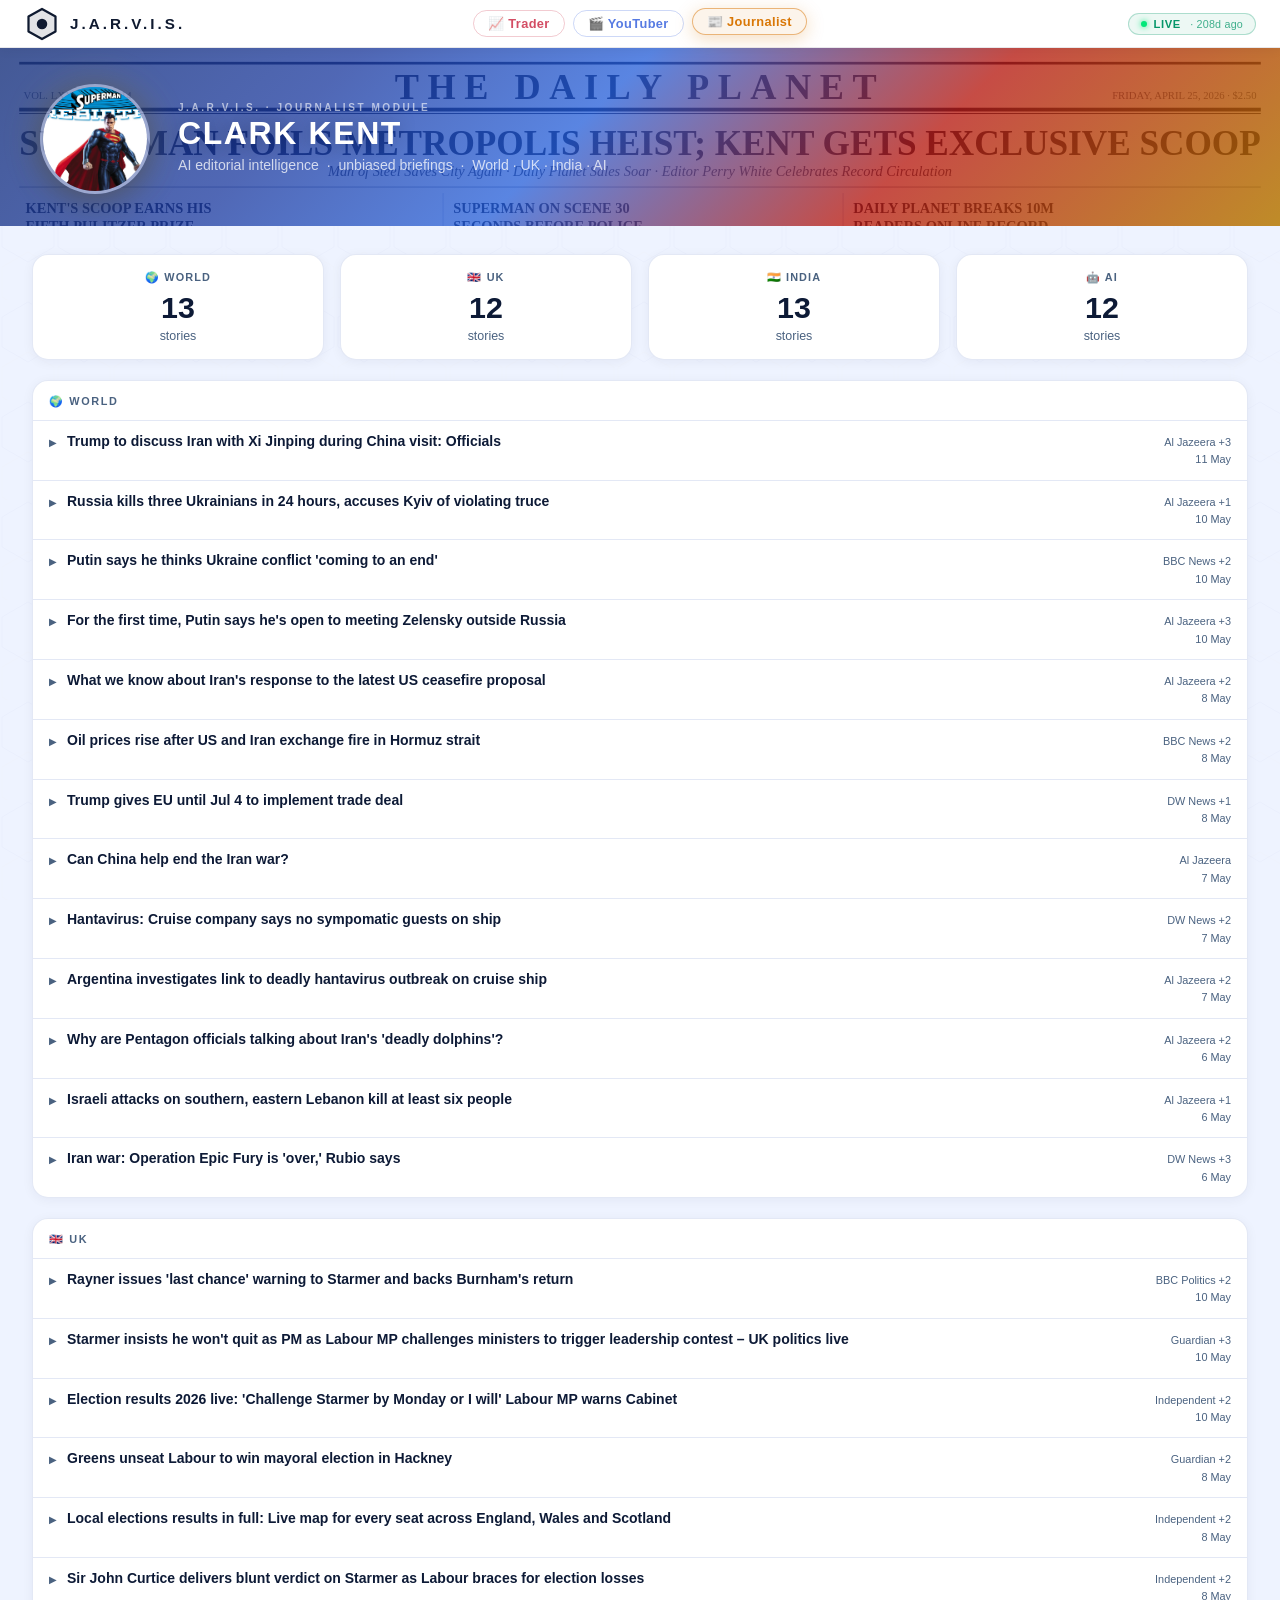
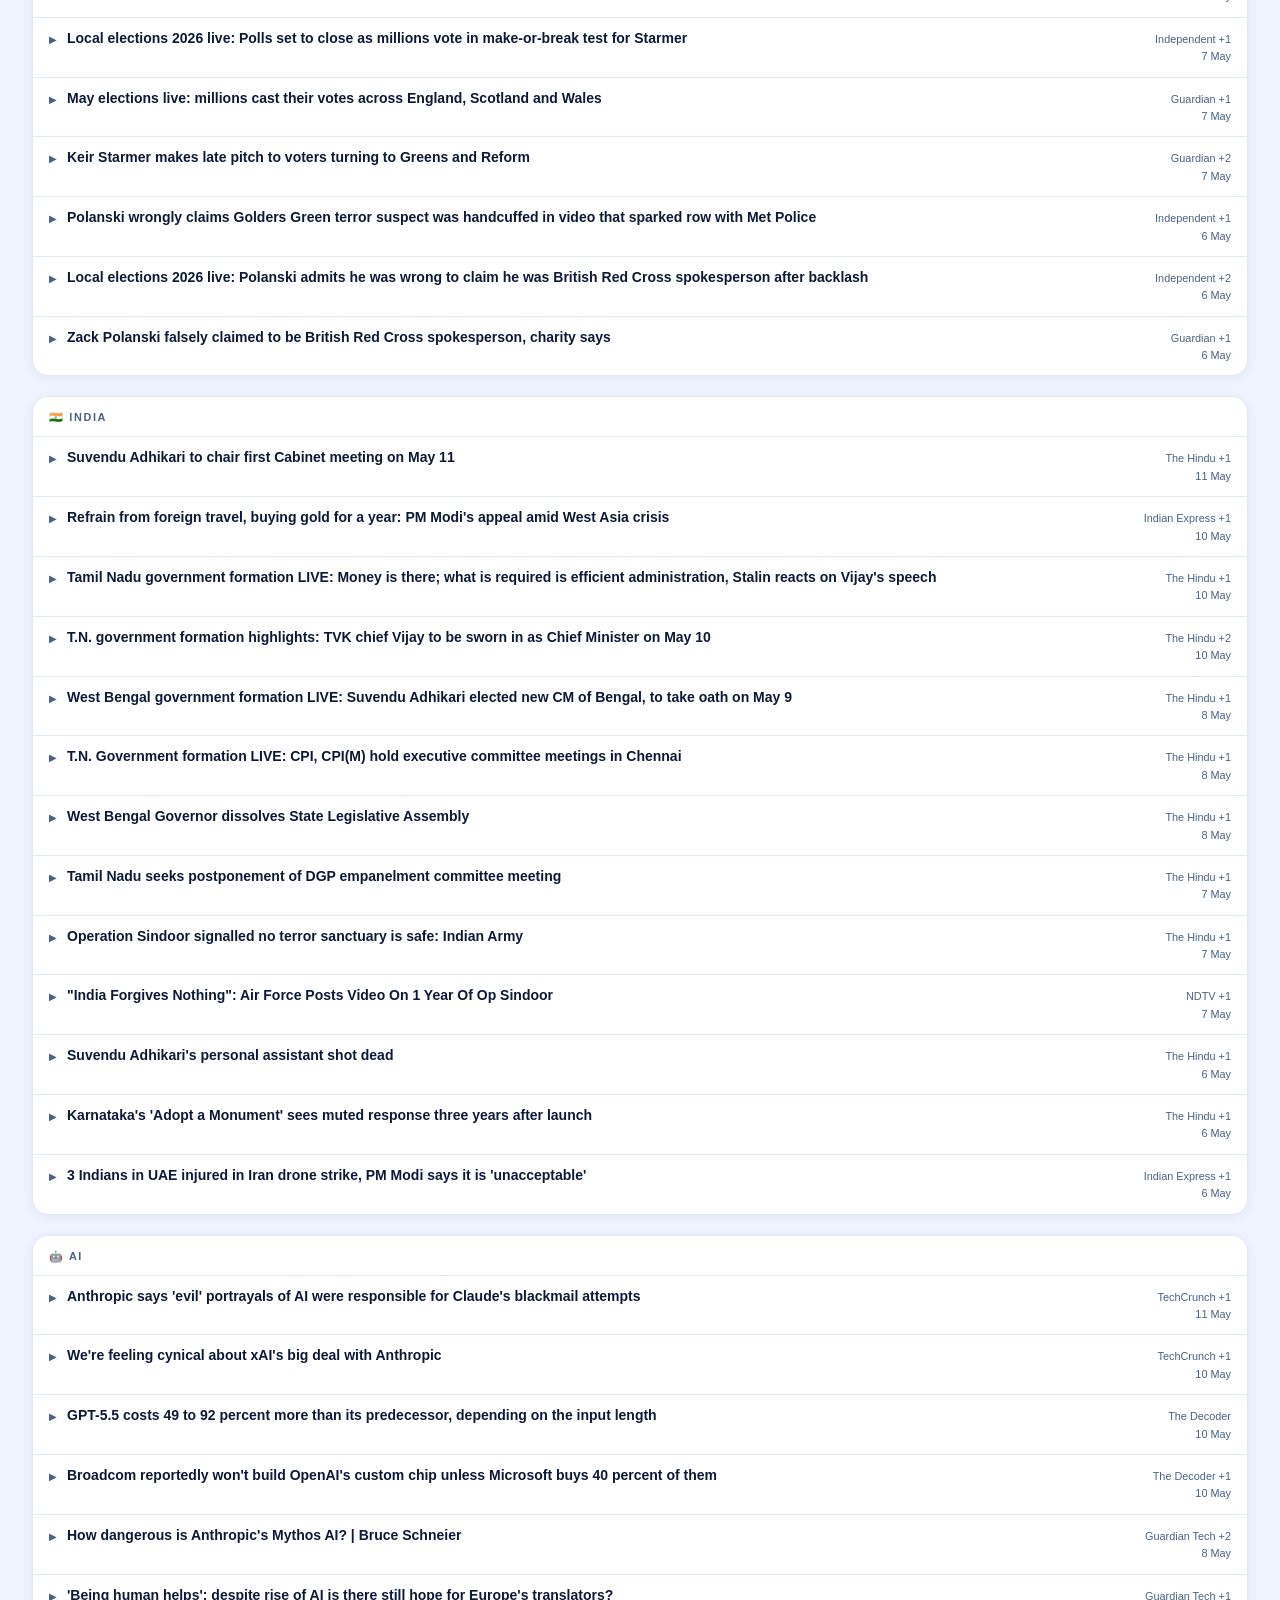
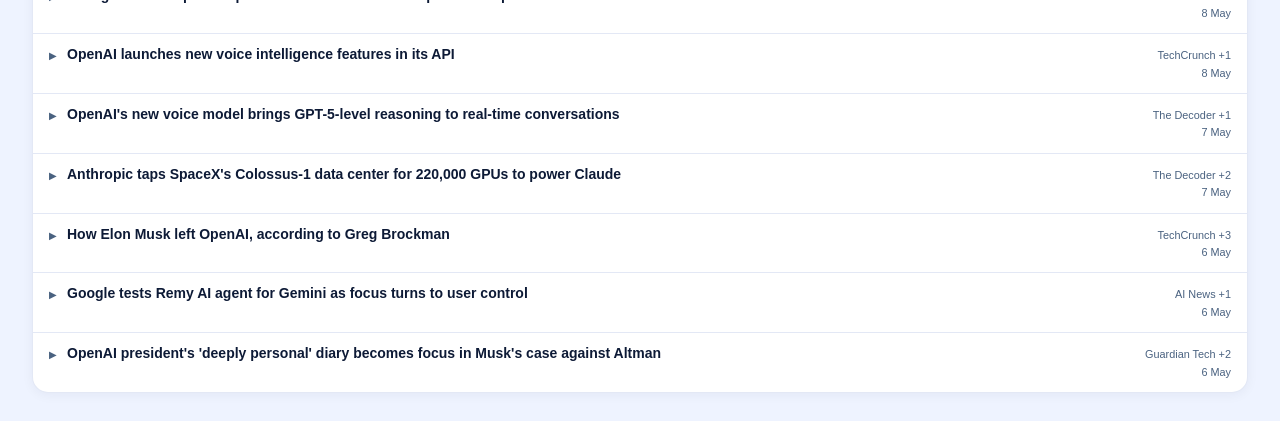
==== journalist.html @ 8a1f4fe1 "dashboard: journalist 2026-05-11T14:06Z" ====
<!DOCTYPE html>
<html lang="en">
<head>
<meta charset="UTF-8">
<meta name="viewport" content="width=device-width, initial-scale=1.0">
<title>J.A.R.V.I.S. — Journalist</title>
<link rel="stylesheet" href="https://cdn.jsdelivr.net/npm/bootstrap-icons@1.11.3/font/bootstrap-icons.css">
<link rel="icon" type="image/svg+xml" href="img/favicon.svg">
<link rel="stylesheet" href="style.css">
<style>
:root {
  --bg:         #eef3ff;
  --surface:    #ffffff;
  --border:     rgba(29,64,175,.12);
  --muted:      #4a6280;
  --text:       #0d1a36;
  --arc:        #1e40af;
  --gold:       #ca8a04;
  --arc-soft:   rgba(29,64,175,.09);
  --arc-border: rgba(29,64,175,.2);
}
body::before{content:'';position:fixed;inset:0;z-index:0;pointer-events:none;
  background-image:url("data:image/svg+xml,%3Csvg xmlns='http://www.w3.org/2000/svg' width='56' height='100'%3E%3Cpolygon points='28,2 54,17 54,47 28,62 2,47 2,17' fill='none' stroke='%231e40af' stroke-width='0.4' opacity='0.05'/%3E%3Cpolygon points='28,52 54,67 54,97 28,112 2,97 2,67' fill='none' stroke='%23ca8a04' stroke-width='0.3' opacity='0.04'/%3E%3C/svg%3E");
  background-size:56px 100px}
.page-banner{
  background:url('img/newspaper-journalist.svg') center top / cover no-repeat;
  padding:36px 32px 32px;position:relative;overflow:hidden;margin-bottom:28px}
.page-banner::before{
  content:'';position:absolute;inset:0;
  background:linear-gradient(135deg,
    rgba(30,58,138,.82) 0%,
    rgba(30,64,175,.76) 25%,
    rgba(37,99,235,.74) 45%,
    rgba(185,28,28,.76) 70%,
    rgba(180,120,5,.82) 100%)}
.page-banner-wrap{max-width:1200px;margin:0 auto;display:flex;align-items:center;gap:28px;position:relative;z-index:1}
.page-banner-avatar{width:110px;height:110px;border-radius:50%;overflow:hidden;flex-shrink:0;border:3px solid rgba(255,255,255,.35);box-shadow:0 0 40px rgba(255,200,0,.2),0 6px 30px rgba(0,0,0,.3);background:rgba(255,255,255,.15)}
.page-banner-avatar img{width:100%;height:100%;object-fit:cover;object-position:top center}
.page-banner-eyebrow{font-size:.63rem;letter-spacing:.25em;text-transform:uppercase;color:rgba(255,255,255,.6);font-weight:700;margin-bottom:4px}
.page-banner-title{font-size:2rem;font-weight:900;color:#fff;letter-spacing:.05em;text-transform:uppercase;line-height:1;margin-bottom:6px;text-shadow:0 2px 20px rgba(0,0,0,.3)}
.page-banner-sub{font-size:.88rem;color:rgba(255,255,255,.75);line-height:1.5}
@media(max-width:600px){
  .page-banner{padding:24px 20px}
  .page-banner-wrap{flex-direction:column;text-align:center;gap:14px}
  .page-banner-avatar{width:80px;height:80px}
  .page-banner-title{font-size:1.6rem}}
.stats-grid{display:grid;grid-template-columns:repeat(4,1fr);gap:16px;margin-bottom:20px}
@media(max-width:640px){.stats-grid{grid-template-columns:repeat(2,1fr)}}
.feed-section-hdr{font-size:.68rem;font-weight:700;letter-spacing:.15em;text-transform:uppercase;
  color:var(--muted);padding:14px 16px 12px;border-bottom:1px solid var(--border);
  display:flex;align-items:center;gap:6px}
details{display:block;border-bottom:1px solid var(--border)}
details:last-child{border-bottom:none}
details summary{list-style:none;cursor:pointer;display:flex;align-items:baseline;
  gap:10px;padding:11px 16px;user-select:none}
details summary::-webkit-details-marker{display:none}
.sum-arrow{flex-shrink:0;font-size:.6rem;color:var(--muted);transition:transform .15s;margin-top:3px}
details[open] .sum-arrow{transform:rotate(90deg)}
.sum-headline{flex:1;font-size:.875rem;font-weight:600;color:var(--text);line-height:1.4}
.sum-meta{flex-shrink:0;font-size:.68rem;color:var(--muted);white-space:nowrap;text-align:right;line-height:1.6;padding-left:12px}
.sum-outlet{display:block;font-weight:500}
.sum-date{display:block}
details summary:hover .sum-headline{color:var(--arc)}
details[open] summary{background:var(--arc-soft)}
details[open] .sum-headline{color:var(--arc)}
.story-body{padding:4px 16px 16px 38px;font-size:.855rem;line-height:1.7;color:var(--text)}
.story-body p{margin:0 0 .65em}
.story-body p:last-child{margin-bottom:.4em}
.story-sources{margin-top:10px;padding-top:8px;border-top:1px solid var(--border);
  font-size:.76rem;color:var(--muted);display:flex;align-items:baseline;gap:.25rem;flex-wrap:wrap}
.story-sources a{color:var(--arc);text-decoration:none;font-weight:500}
.story-sources a:hover{text-decoration:underline}
.story-sep{opacity:.4}
.feed-empty{font-size:.85rem;color:var(--muted);padding:18px 16px;font-style:italic}
</style>
</head>
<body>

<header class="pnav-bar">
  <a href="index.html" class="pnav-logo">
    <svg width="36" height="36" viewBox="0 0 48 48"><polygon points="24,4 42,14 42,34 24,44 6,34 6,14" fill="rgba(15,26,48,.12)" stroke="#0f1a30" stroke-width="3" stroke-linejoin="round"/><circle cx="24" cy="24" r="7" fill="#0f1a30"/></svg>
    <span>J.A.R.V.I.S.</span>
  </a>
  <nav class="pnav-links">
    <a href="trader.html" class="pnav-item trader">📈 Trader</a>
    <a href="youtuber.html" class="pnav-item youtuber">🎬 YouTuber</a>
    <a href="journalist.html" class="pnav-item journalist active">📰 Journalist</a>
  </nav>
  <div class="pnav-right">
    <div id="nav-status" class="pnav-status inactive"><span class="pnav-status-dot"></span>Checking…</div>
  </div>
</header>

<div class="page-banner">
  <div class="page-banner-wrap">
    <div class="page-banner-avatar">
      <img src="img/superman_full.webp" alt="Superman" style="width:100%;height:100%;object-fit:cover;object-position:center top">
    </div>
    <div>
      <div class="page-banner-eyebrow">J.A.R.V.I.S. · Journalist Module</div>
      <div class="page-banner-title">Clark Kent</div>
      <div class="page-banner-sub">AI editorial intelligence &nbsp;·&nbsp; unbiased briefings &nbsp;·&nbsp; World · UK · India · AI</div>
    </div>
  </div>
</div>

<div class="main" style="padding-top:0">

  <div class="stats-grid">
    <div class="card card-sm" style="text-align:center">
      <div class="card-title">🌍 World</div>
      <div class="metric" id="stat-world">—</div>
      <div class="metric-sub">stories</div>
    </div>
    <div class="card card-sm" style="text-align:center">
      <div class="card-title">🇬🇧 UK</div>
      <div class="metric" id="stat-uk">—</div>
      <div class="metric-sub">stories</div>
    </div>
    <div class="card card-sm" style="text-align:center">
      <div class="card-title">🇮🇳 India</div>
      <div class="metric" id="stat-india">—</div>
      <div class="metric-sub">stories</div>
    </div>
    <div class="card card-sm" style="text-align:center">
      <div class="card-title">🤖 AI</div>
      <div class="metric" id="stat-ai">—</div>
      <div class="metric-sub">stories</div>
    </div>
  </div>

  <div class="card" style="padding:0;overflow:hidden;margin-bottom:20px">
    <div class="feed-section-hdr">🌍 World</div>
    <div id="feed-world"><div class="feed-empty">Awaiting first briefing…</div></div>
  </div>

  <div class="card" style="padding:0;overflow:hidden;margin-bottom:20px">
    <div class="feed-section-hdr">🇬🇧 UK</div>
    <div id="feed-uk"><div class="feed-empty">Awaiting first briefing…</div></div>
  </div>

  <div class="card" style="padding:0;overflow:hidden;margin-bottom:20px">
    <div class="feed-section-hdr">🇮🇳 India</div>
    <div id="feed-india"><div class="feed-empty">Awaiting first briefing…</div></div>
  </div>

  <div class="card" style="padding:0;overflow:hidden">
    <div class="feed-section-hdr">🤖 AI</div>
    <div id="feed-ai"><div class="feed-empty">Awaiting first briefing…</div></div>
  </div>

</div>

<script>
(function () {
  function esc(s){return String(s||'').replace(/&/g,'&amp;').replace(/</g,'&lt;').replace(/>/g,'&gt;').replace(/"/g,'&quot;')}
  function fmtDay(iso){
    if(!iso)return'';
    try{return new Date(iso).toLocaleDateString('en-GB',{day:'numeric',month:'short'});}
    catch(e){return '';}
  }
  function timeAgo(iso){
    var m=Math.floor((Date.now()-new Date(iso))/60000);
    return m<1?'just now':m<60?m+'m ago':m<1440?Math.floor(m/60)+'h ago':Math.floor(m/1440)+'d ago';
  }
  function setNavStatus(active,iso){
    var el=document.getElementById('nav-status');
    if(active){
      el.className='pnav-status active';
      el.innerHTML='<span class="pnav-status-dot"></span>Live<span class="pnav-status-time">&nbsp;&middot;&nbsp;'+(iso?timeAgo(iso):'')+'</span>';
    } else {
      el.className='pnav-status inactive';
      el.innerHTML='<span class="pnav-status-dot"></span>Not Configured';
    }
  }
  function renderSources(outlets,urls){
    var pairs=[];
    (outlets||[]).slice(0,6).forEach(function(name,i){
      var url=(urls||[])[i];
      pairs.push(url
        ?'<a href="'+esc(url)+'" target="_blank" rel="noopener">'+esc(name)+'</a>'
        :'<span>'+esc(name)+'</span>');
    });
    if(!pairs.length)return'';
    return '<div class="story-sources"><i class="bi bi-link-45deg"></i>&nbsp;'
      +pairs.join('<span class="story-sep"> &middot; </span>')
      +'</div>';
  }
  function renderCard(b){
    var nl=String.fromCharCode(10);
    var paras=(b.neutral_summary||'').split(nl+nl).map(function(p){
      return p.trim()?'<p>'+esc(p.trim())+'</p>':'';
    }).join('');
    if(!paras&&b.neutral_summary){paras='<p>'+esc(b.neutral_summary)+'</p>';}
    var primaryOutlet=esc((b.outlets||[])[0]||'');
    var extraCount=(b.outlets||[]).length-1;
    var outletStr=primaryOutlet+(extraCount>0?' +'+extraCount:'');
    return '<details>'
      +'<summary>'
      +'<span class="sum-arrow">&#9654;</span>'
      +'<span class="sum-headline">'+esc(b.headline||'')+'</span>'
      +'<span class="sum-meta">'
      +(outletStr?'<span class="sum-outlet">'+outletStr+'</span>':'')
      +'<span class="sum-date">'+fmtDay(b.generated_at)+'</span>'
      +'</span>'
      +'</summary>'
      +'<div class="story-body">'+paras+renderSources(b.outlets,b.source_urls)+'</div>'
      +'</details>';
  }
  function renderSection(el,briefings){
    el.innerHTML=briefings.length
      ?briefings.map(renderCard).join('')
      :'<div class="feed-empty">No stories this cycle.</div>';
  }
  function load(){
    fetch('journalist-data.json?t='+Date.now())
      .then(function(r){if(!r.ok)throw new Error('HTTP '+r.status);return r.json();})
      .then(function(d){
        var b=(d.briefings||[]).slice(0,80);
        var world=b.filter(function(x){return x.category==='WORLD';});
        var uk=b.filter(function(x){return x.category==='UK';});
        var india=b.filter(function(x){return x.category==='INDIA';});
        var ai=b.filter(function(x){return x.category==='AI';});
        document.getElementById('stat-world').textContent=world.length||'--';
        document.getElementById('stat-uk').textContent=uk.length||'--';
        document.getElementById('stat-india').textContent=india.length||'--';
        document.getElementById('stat-ai').textContent=ai.length||'--';
        setNavStatus(b.length>0,d.generated_at);
        renderSection(document.getElementById('feed-world'),world);
        renderSection(document.getElementById('feed-uk'),uk);
        renderSection(document.getElementById('feed-india'),india);
        renderSection(document.getElementById('feed-ai'),ai);
      })
      .catch(function(){setNavStatus(false);});
  }
  load();
  setInterval(load,60000);
}());
</script>
</body>
</html>
---- style.css ----
/* ── J.A.R.V.I.S. Shared Stylesheet ── */

*{box-sizing:border-box;margin:0;padding:0}

body{font-family:-apple-system,BlinkMacSystemFont,"Segoe UI",sans-serif;min-height:100vh;background:var(--bg,#f4f7ff);color:var(--text,#1a2340);position:relative}
body>*{position:relative;z-index:2}

@keyframes scan{0%{top:-4px;opacity:0}3%{opacity:1}97%{opacity:.35}100%{top:100vh;opacity:0}}
@keyframes pulse{0%,100%{opacity:1;box-shadow:0 0 6px currentColor}50%{opacity:.6;box-shadow:0 0 20px currentColor}}

/* ─────────────────────────────────────────
   Persona nav bar  (light)
───────────────────────────────────────── */
.pnav-bar{
  position:sticky;top:0;z-index:500;
  display:flex;align-items:center;
  padding:0 24px;height:48px;
  background:rgba(255,255,255,.97);
  backdrop-filter:blur(24px);
  border-bottom:1px solid rgba(0,0,40,.09);
  box-shadow:0 1px 12px rgba(0,0,40,.06);
  gap:16px
}
.pnav-logo{display:flex;align-items:center;gap:10px;color:#0f1a30;text-decoration:none;font-size:.95rem;font-weight:900;letter-spacing:.2em;flex:1}
.pnav-logo svg{width:36px;height:36px;flex-shrink:0}
.pnav-links{display:flex;align-items:center;gap:8px}
.pnav-right{flex:1;display:flex;justify-content:flex-end;align-items:center;gap:6px}
.pnav-item{
  display:inline-flex;align-items:center;gap:5px;
  padding:5px 14px;border-radius:20px;
  border:1.5px solid;
  background:transparent;
  text-decoration:none;font-size:.8rem;font-weight:600;
  transition:all .22s cubic-bezier(.4,0,.2,1);
  white-space:nowrap;letter-spacing:.03em
}
/* Always visible in brand color */
.pnav-item.trader{color:rgba(196,18,48,.75);border-color:rgba(196,18,48,.22)}
.pnav-item.youtuber{color:rgba(29,78,216,.75);border-color:rgba(29,78,216,.22)}
.pnav-item.journalist{color:rgba(217,119,6,.75);border-color:rgba(217,119,6,.22)}
/* Hover + active: lift + full color + glow */
.pnav-item.trader.active,.pnav-item.trader:hover{
  color:#c41230;border-color:rgba(196,18,48,.5);background:rgba(196,18,48,.08);
  box-shadow:0 4px 18px rgba(196,18,48,.25);transform:translateY(-2px)
}
.pnav-item.youtuber.active,.pnav-item.youtuber:hover{
  color:#1d4ed8;border-color:rgba(29,78,216,.5);background:rgba(29,78,216,.08);
  box-shadow:0 4px 18px rgba(29,78,216,.25);transform:translateY(-2px)
}
.pnav-item.journalist.active,.pnav-item.journalist:hover{
  color:#d97706;border-color:rgba(217,119,6,.5);background:rgba(217,119,6,.08);
  box-shadow:0 4px 18px rgba(217,119,6,.25);transform:translateY(-2px)
}
/* Active page: continuous glow pulse */
@keyframes glow-trader{0%,100%{box-shadow:0 2px 8px rgba(196,18,48,.2)}50%{box-shadow:0 5px 22px rgba(196,18,48,.45)}}
@keyframes glow-youtuber{0%,100%{box-shadow:0 2px 8px rgba(29,78,216,.2)}50%{box-shadow:0 5px 22px rgba(29,78,216,.45)}}
@keyframes glow-journalist{0%,100%{box-shadow:0 2px 8px rgba(217,119,6,.2)}50%{box-shadow:0 5px 22px rgba(217,119,6,.45)}}
.pnav-item.trader.active{animation:glow-trader 2.8s ease-in-out infinite}
.pnav-item.youtuber.active{animation:glow-youtuber 2.8s ease-in-out infinite}
.pnav-item.journalist.active{animation:glow-journalist 2.8s ease-in-out infinite}
/* Per-page status badge in nav right */
.pnav-status{display:inline-flex;align-items:center;gap:6px;font-size:.7rem;font-weight:700;letter-spacing:.06em;padding:4px 12px;border-radius:20px;border:1.5px solid;white-space:nowrap;text-transform:uppercase}
.pnav-status-dot{width:6px;height:6px;border-radius:50%;flex-shrink:0}
.pnav-status.active{color:#059669;border-color:rgba(5,150,105,.28);background:rgba(5,150,105,.07)}
.pnav-status.active .pnav-status-dot{background:#00e87a;box-shadow:0 0 6px #00e87a}
.pnav-status.inactive{color:#d97706;border-color:rgba(217,119,6,.28);background:rgba(217,119,6,.07)}
.pnav-status.inactive .pnav-status-dot{background:#f59e0b}
.pnav-status-time{font-weight:500;opacity:.75;font-size:.67rem;letter-spacing:.02em;text-transform:none}
@media(max-width:540px){.pnav-logo span{display:none}.pnav-item{padding:4px 9px;font-size:.72rem}.pnav-status-time{display:none}}

/* ─────────────────────────────────────────
   Persona page hero bar  (light, branded)
───────────────────────────────────────── */
.hero{background:var(--hero-bg,var(--surface,#fff));border-bottom:1px solid var(--border);padding:0;position:relative;z-index:100;overflow:hidden}
.hero::before{content:'';position:absolute;top:0;left:0;right:0;height:3px;background:var(--hero-stripe,linear-gradient(90deg,#00c8ff,#0050aa));z-index:2}
.hero-inner{max-width:1400px;margin:0 auto;display:flex;align-items:center;gap:20px;min-height:80px;padding:16px 32px;position:relative;z-index:1}
.hero-left{display:flex;align-items:center;gap:16px;flex:1;min-width:0}
.hero-text{min-width:0}
.hero-title{font-size:1.35rem;font-weight:900;color:var(--text,#1a2340);letter-spacing:.1em;text-transform:uppercase}
.hero-sub{font-size:.63rem;color:var(--arc,#00c8ff);letter-spacing:.22em;text-transform:uppercase;margin-top:3px;font-weight:700}
.hero-desc{font-size:.83rem;color:var(--muted,#5a7090);margin-top:5px;line-height:1.5}
.hero-right{display:flex;flex-direction:column;align-items:flex-end;gap:5px;font-size:.75rem;color:var(--muted,#5a7090);flex-shrink:0}
.status{display:inline-flex;align-items:center;gap:6px;font-size:.68rem;font-weight:700;letter-spacing:.12em;color:#059669;text-transform:uppercase}
.status-dot{width:7px;height:7px;border-radius:50%;background:#00e87a;box-shadow:0 0 8px #00e87a;animation:pulse 2s ease-in-out infinite;flex-shrink:0}

/* ─────────────────────────────────────────
   Shared content layout
───────────────────────────────────────── */
.main{padding:28px 32px;max-width:1400px;margin:0 auto}
.section-title{font-size:.72rem;color:var(--muted);text-transform:uppercase;letter-spacing:.1em;margin-bottom:16px;font-weight:700;display:flex;align-items:center;gap:8px}

.card{background:var(--surface,rgba(255,255,255,.97));border:1px solid var(--border,rgba(0,0,50,.08));border-radius:16px;padding:20px;transition:box-shadow .3s,border-color .3s;box-shadow:0 2px 12px rgba(0,0,50,.05)}
.card-sm{padding:16px}
.card-title{font-size:.68rem;text-transform:uppercase;letter-spacing:.1em;color:var(--muted);margin-bottom:8px;font-weight:700}
.metric{font-size:1.9rem;font-weight:800;line-height:1.05;color:var(--text)}
.metric-sub{font-size:.78rem;color:var(--muted);margin-top:5px}
.grid-3{display:grid;grid-template-columns:repeat(3,1fr);gap:16px;margin-bottom:24px}

/* ─────────────────────────────────────────
   Page hero (persona pages only)
───────────────────────────────────────── */
.page-hero{text-align:center;padding:52px 24px 36px;position:relative}
.page-hero-icon{
  display:inline-flex;align-items:center;justify-content:center;
  width:110px;height:110px;border-radius:50%;
  background:var(--arc-soft,rgba(0,0,0,.05));
  border:3px solid var(--arc-border,rgba(0,0,0,.1));
  margin-bottom:20px;overflow:hidden;
  box-shadow:0 8px 40px var(--arc-soft,rgba(0,0,0,.08)),0 0 0 6px var(--arc-soft,rgba(0,0,0,.04))
}
.page-hero-icon img{width:100%;height:100%;object-fit:cover;object-position:top center}
.page-hero h2{
  font-size:1.75rem;font-weight:900;margin-bottom:12px;
  letter-spacing:.08em;text-transform:uppercase;
  background:linear-gradient(135deg,var(--arc),var(--gold,var(--arc)));
  -webkit-background-clip:text;-webkit-text-fill-color:transparent;background-clip:text
}
.page-hero p{color:var(--muted);max-width:520px;margin:0 auto;font-size:.93rem;line-height:1.65}

/* ─────────────────────────────────────────
   Coming soon / connect blocks
───────────────────────────────────────── */
.coming-soon{
  border:2px dashed var(--arc-border,rgba(0,0,0,.1));
  border-radius:16px;padding:64px 24px;text-align:center;
  color:var(--muted);background:rgba(255,255,255,.5)
}
.coming-soon i{font-size:3.5rem;display:block;margin-bottom:16px;color:var(--arc);opacity:.35}
.coming-soon h3{font-size:1.05rem;font-weight:700;color:var(--text);margin-bottom:8px}
.coming-soon p{font-size:.87rem;line-height:1.65}

.connect-block{background:var(--surface,rgba(255,255,255,.97));border:1px solid var(--border,rgba(0,0,50,.08));border-radius:16px;padding:24px;margin-bottom:24px;box-shadow:0 2px 12px rgba(0,0,50,.05)}
.connect-block h3{font-size:.95rem;font-weight:700;margin-bottom:8px;color:var(--text)}
.connect-block p{font-size:.87rem;color:var(--muted);line-height:1.65}
.code-block{
  background:var(--code-bg,rgba(0,100,200,.04));
  border:1px solid var(--arc-border,rgba(0,100,200,.12));
  border-radius:10px;padding:16px 18px;margin-top:14px;
  font-family:ui-monospace,"Cascadia Code",monospace;
  font-size:.8rem;color:var(--code-text,#1a3a6a);
  white-space:pre-wrap;line-height:1.75
}
.badge{
  display:inline-flex;align-items:center;gap:5px;
  background:var(--arc-soft,rgba(0,100,200,.07));
  color:var(--arc);border:1px solid var(--arc-border,rgba(0,100,200,.18));
  border-radius:8px;padding:4px 12px;font-size:.75rem;font-weight:700;
  text-decoration:none;letter-spacing:.04em;transition:background .15s
}
.badge:hover{background:var(--arc-soft)}

@media(max-width:900px){.grid-3{grid-template-columns:repeat(2,1fr)}.main{padding:20px}}
@media(max-width:600px){.grid-3{grid-template-columns:1fr}.hero-inner{padding:12px 16px}.hero-right{display:none}}
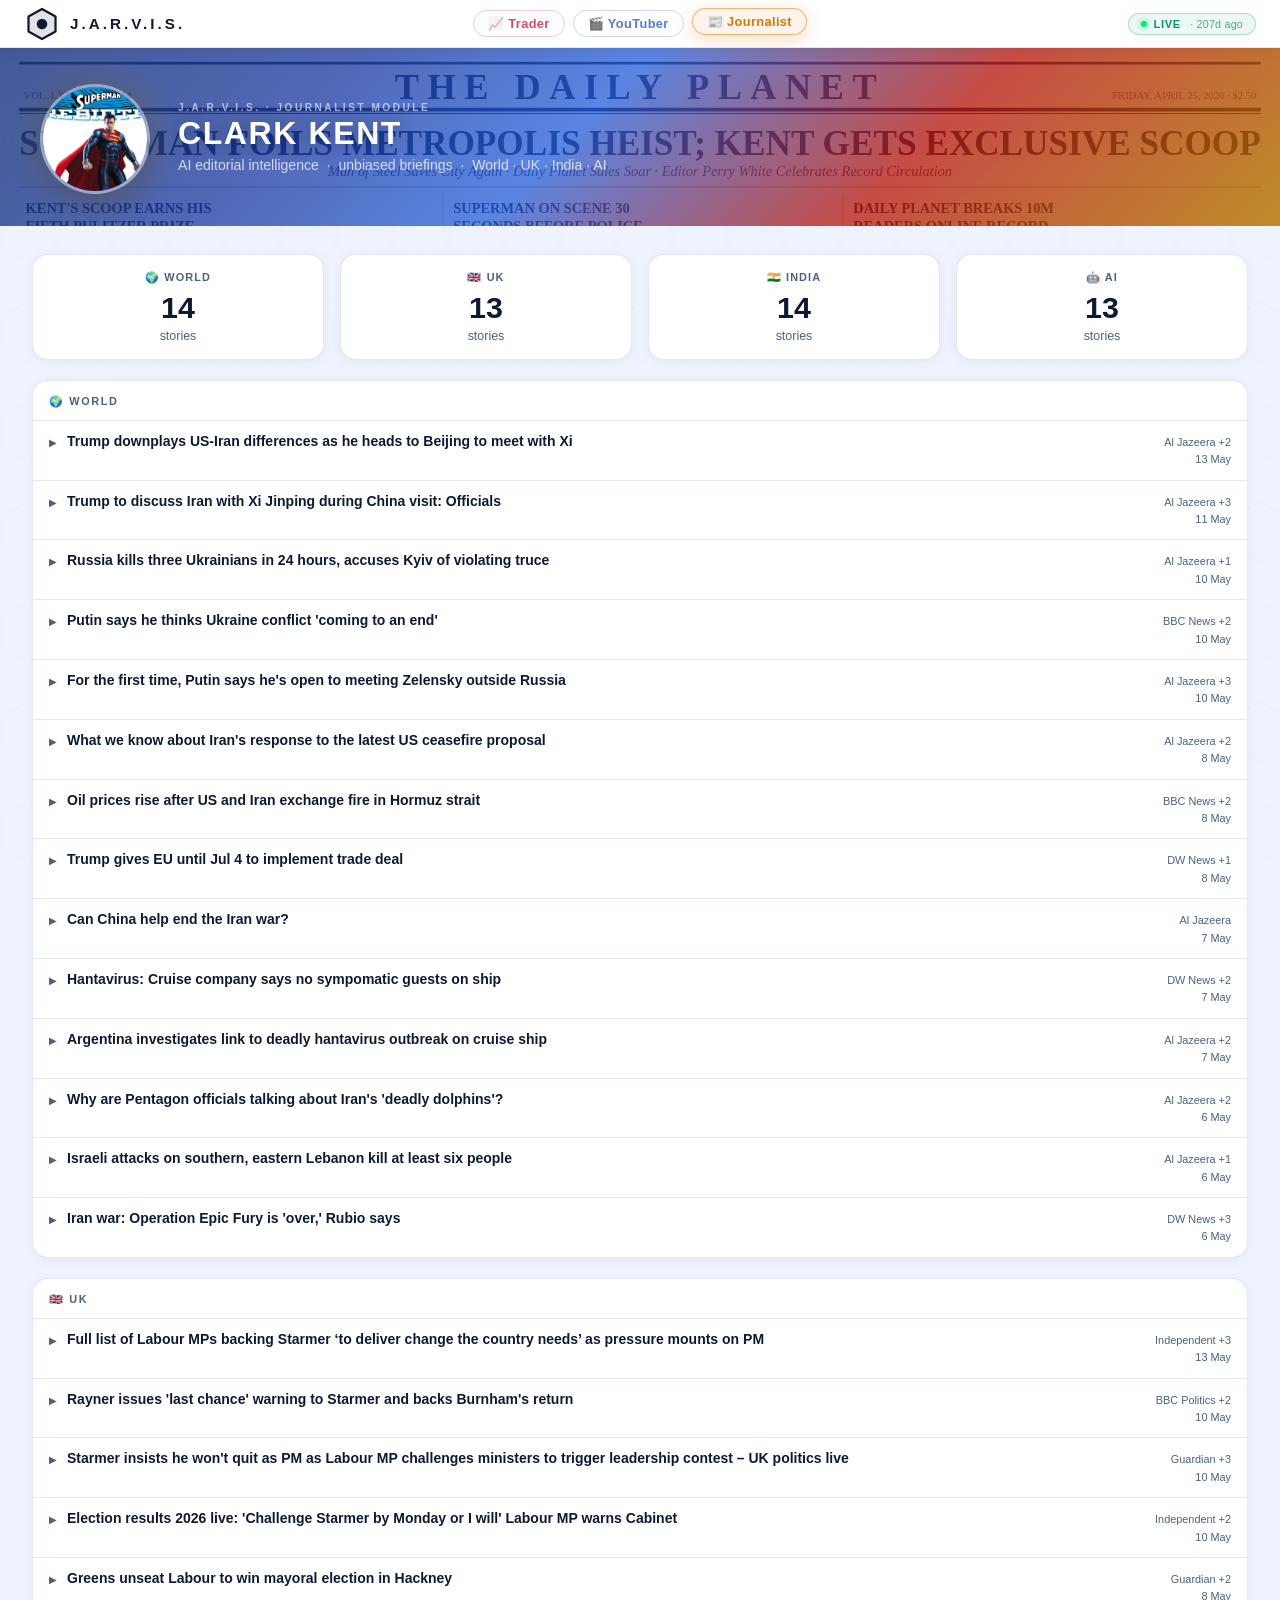
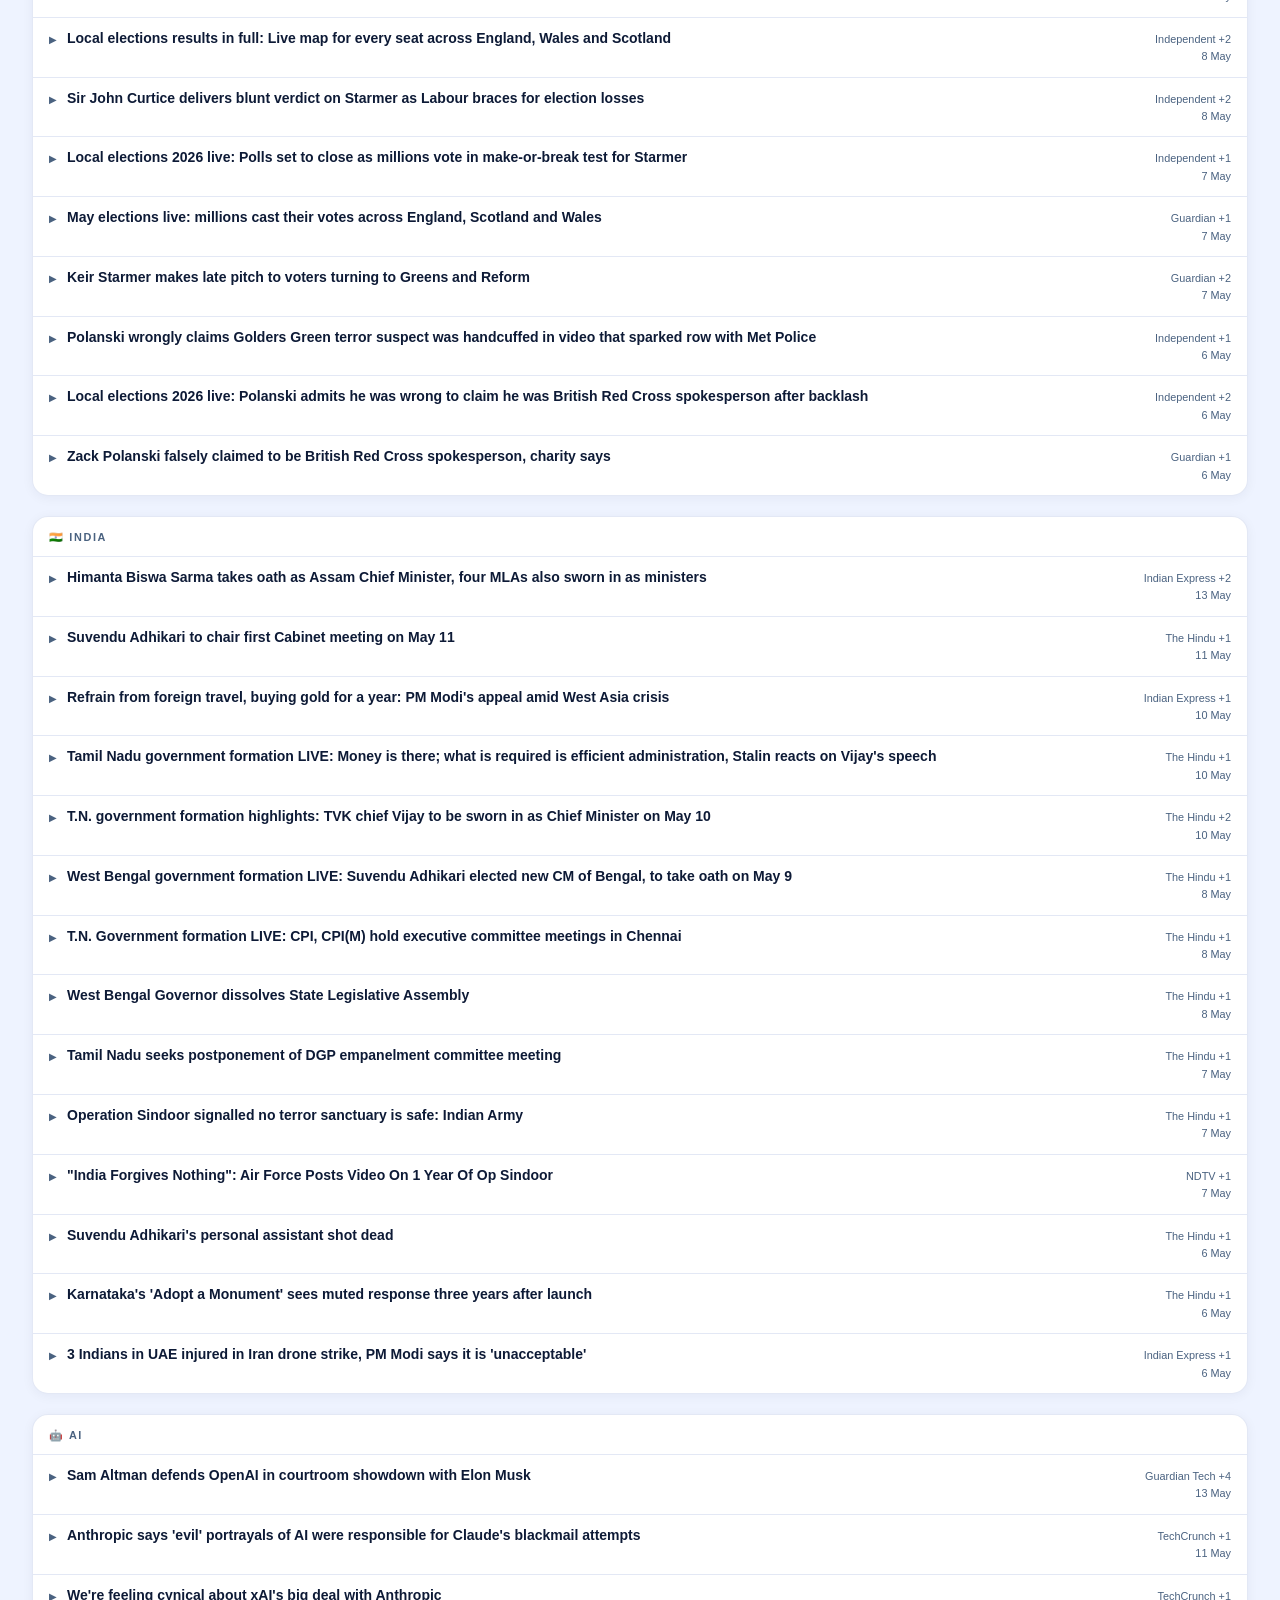
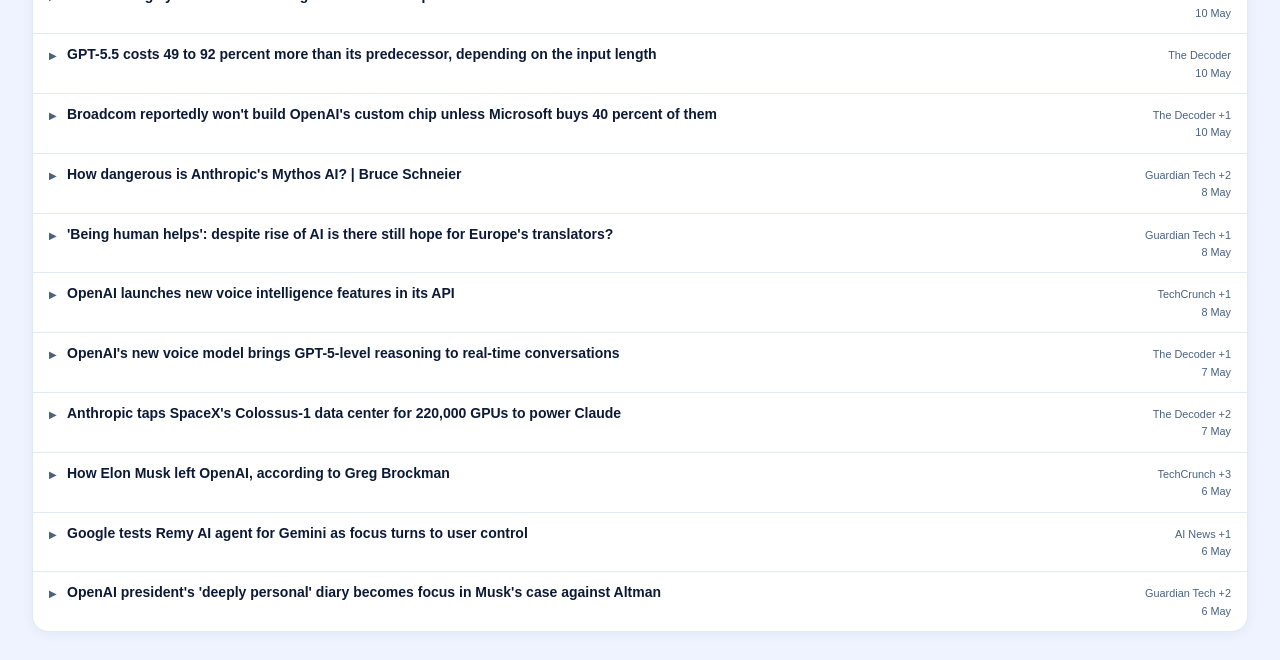
==== commit 021efb08: "dashboard: journalist 2026-05-13T02:06Z" ====
--- a/journalist.html
+++ b/journalist.html
@@ -238,4 +238,4 @@
 }());
 </script>
 </body>
-</html>+</html>
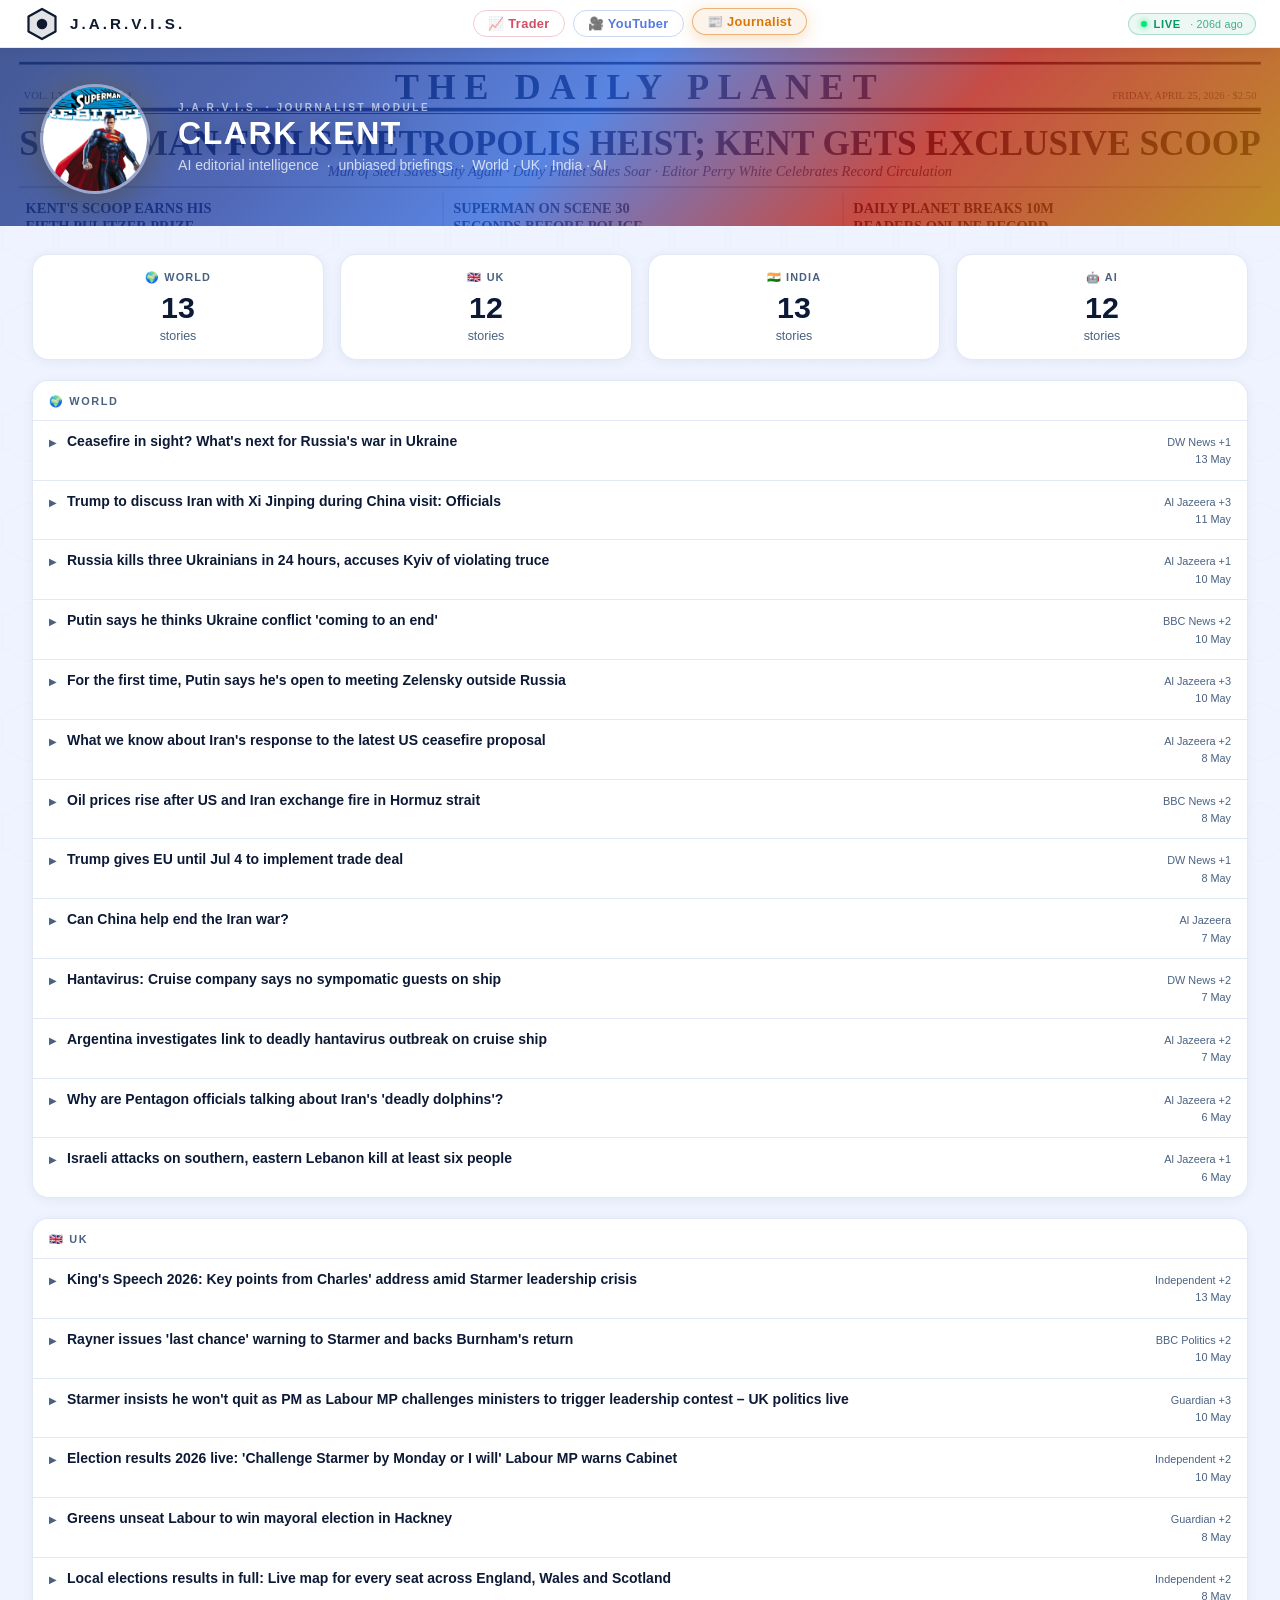
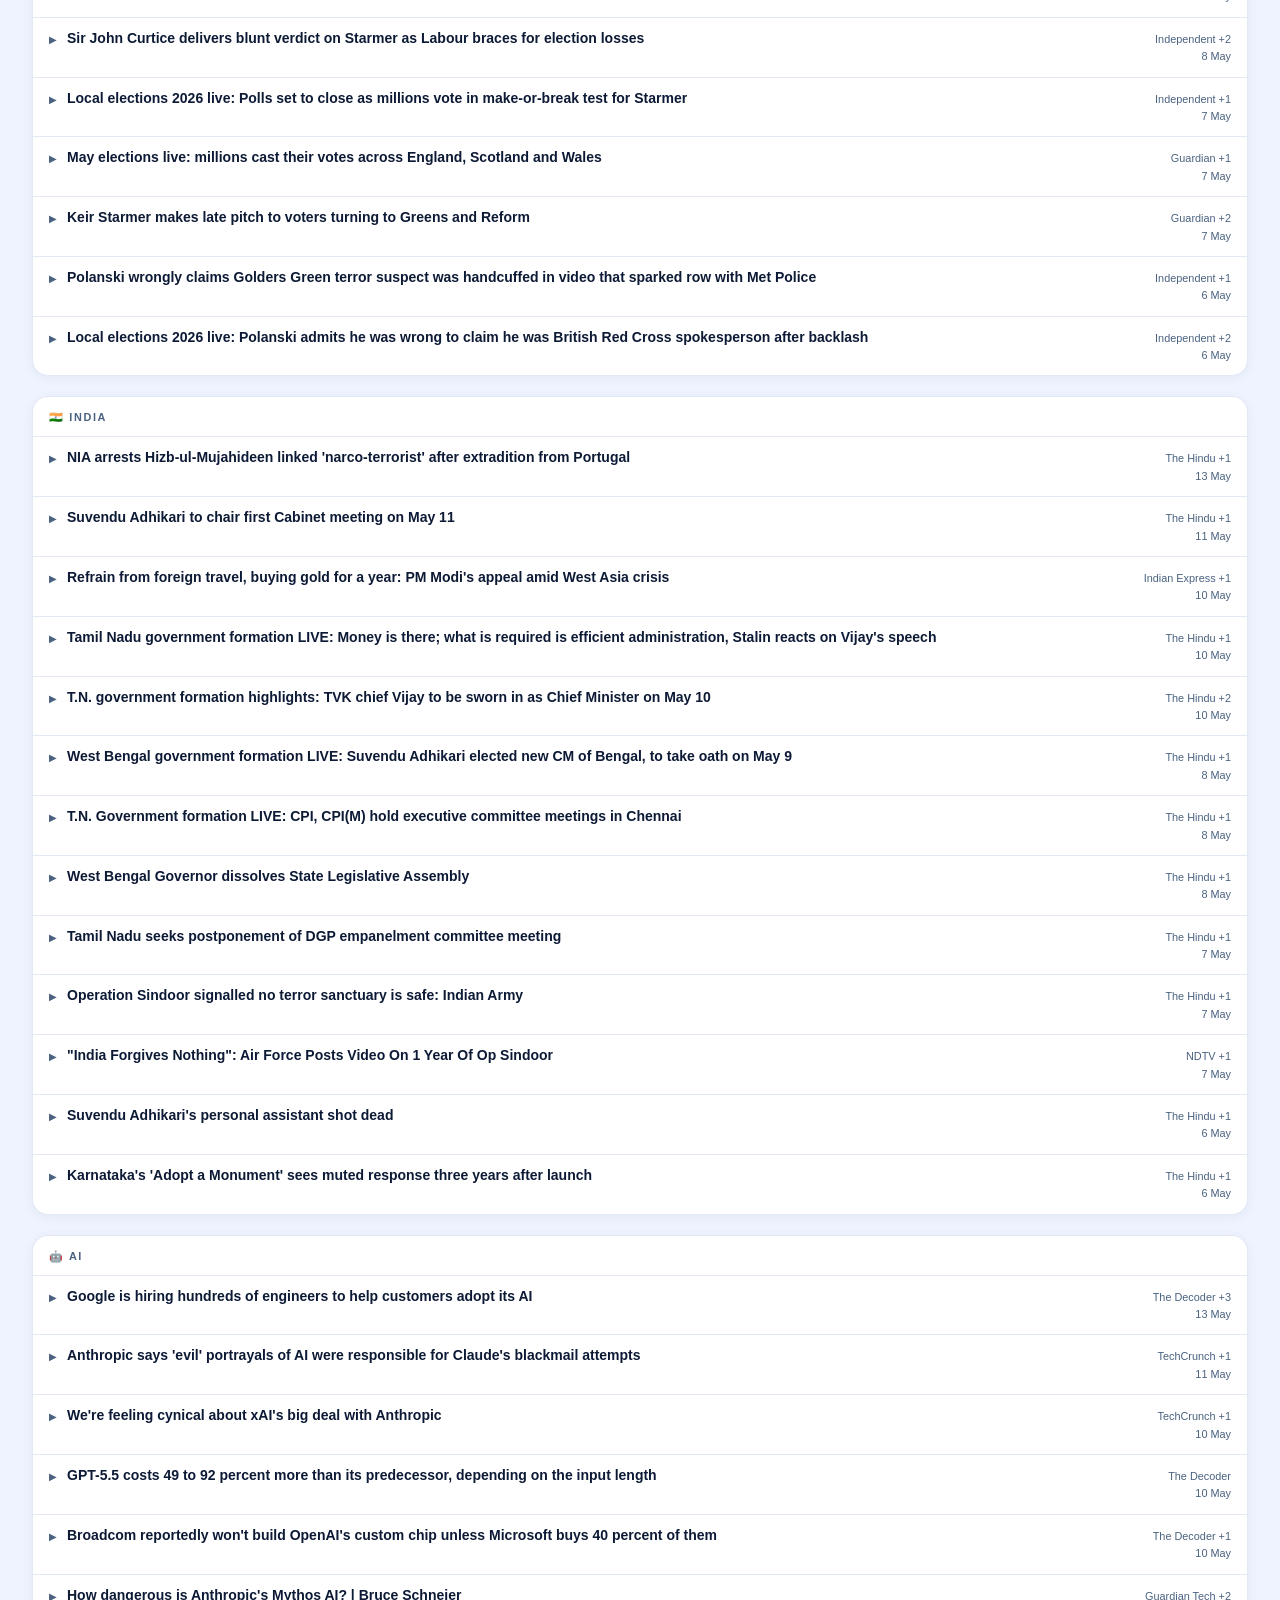
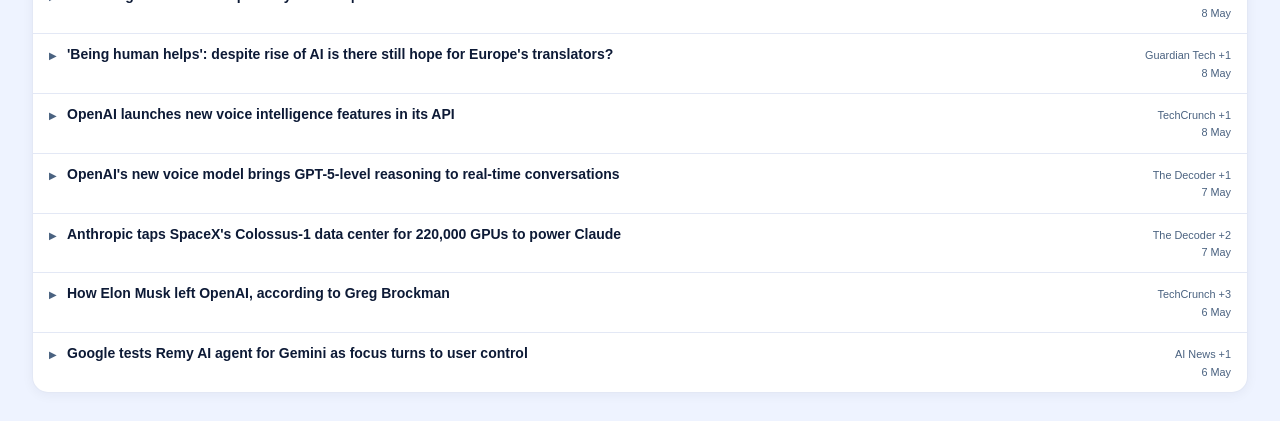
==== commit d4211492: "dashboard: journalist 2026-05-13T14:11Z" ====
--- a/journalist.html
+++ b/journalist.html
@@ -83,7 +83,7 @@
   </a>
   <nav class="pnav-links">
     <a href="trader.html" class="pnav-item trader">📈 Trader</a>
-    <a href="youtuber.html" class="pnav-item youtuber">🎬 YouTuber</a>
+    <a href="youtuber.html" class="pnav-item youtuber">🎥 YouTuber</a>
     <a href="journalist.html" class="pnav-item journalist active">📰 Journalist</a>
   </nav>
   <div class="pnav-right">
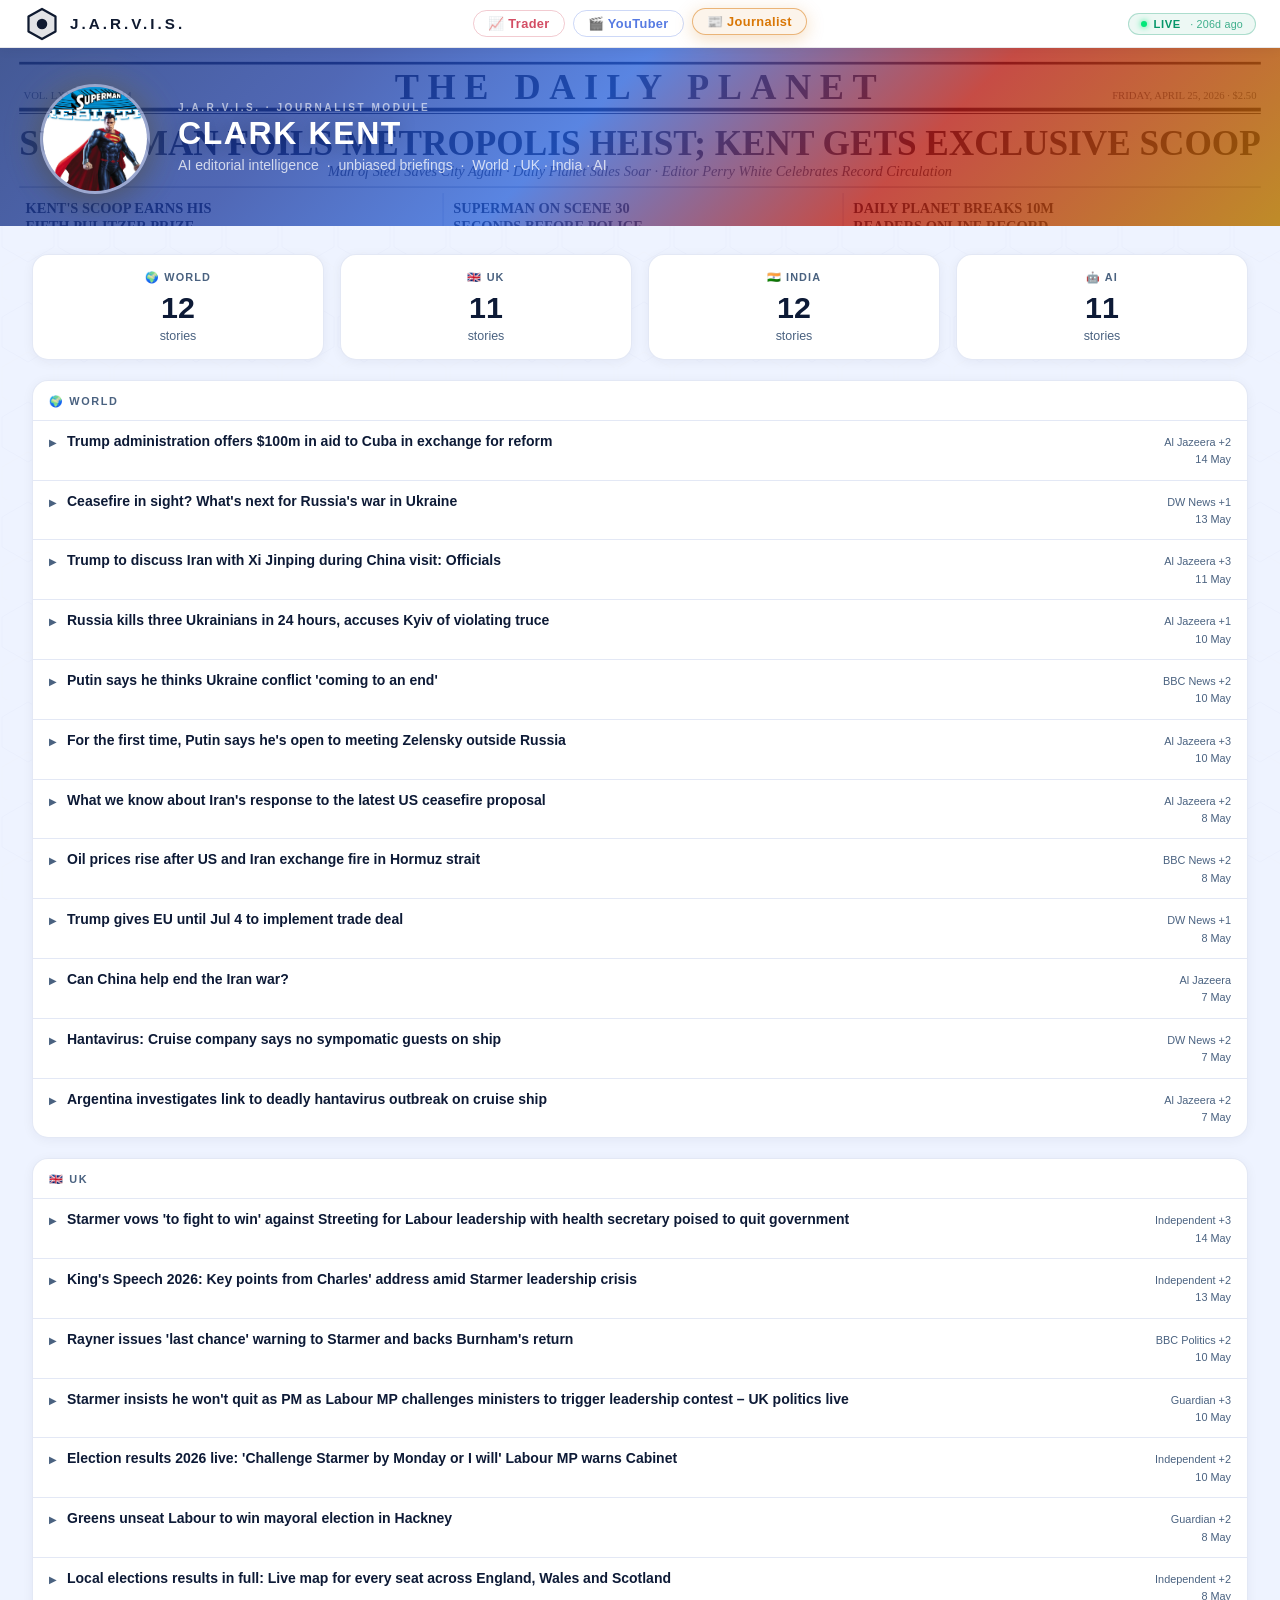
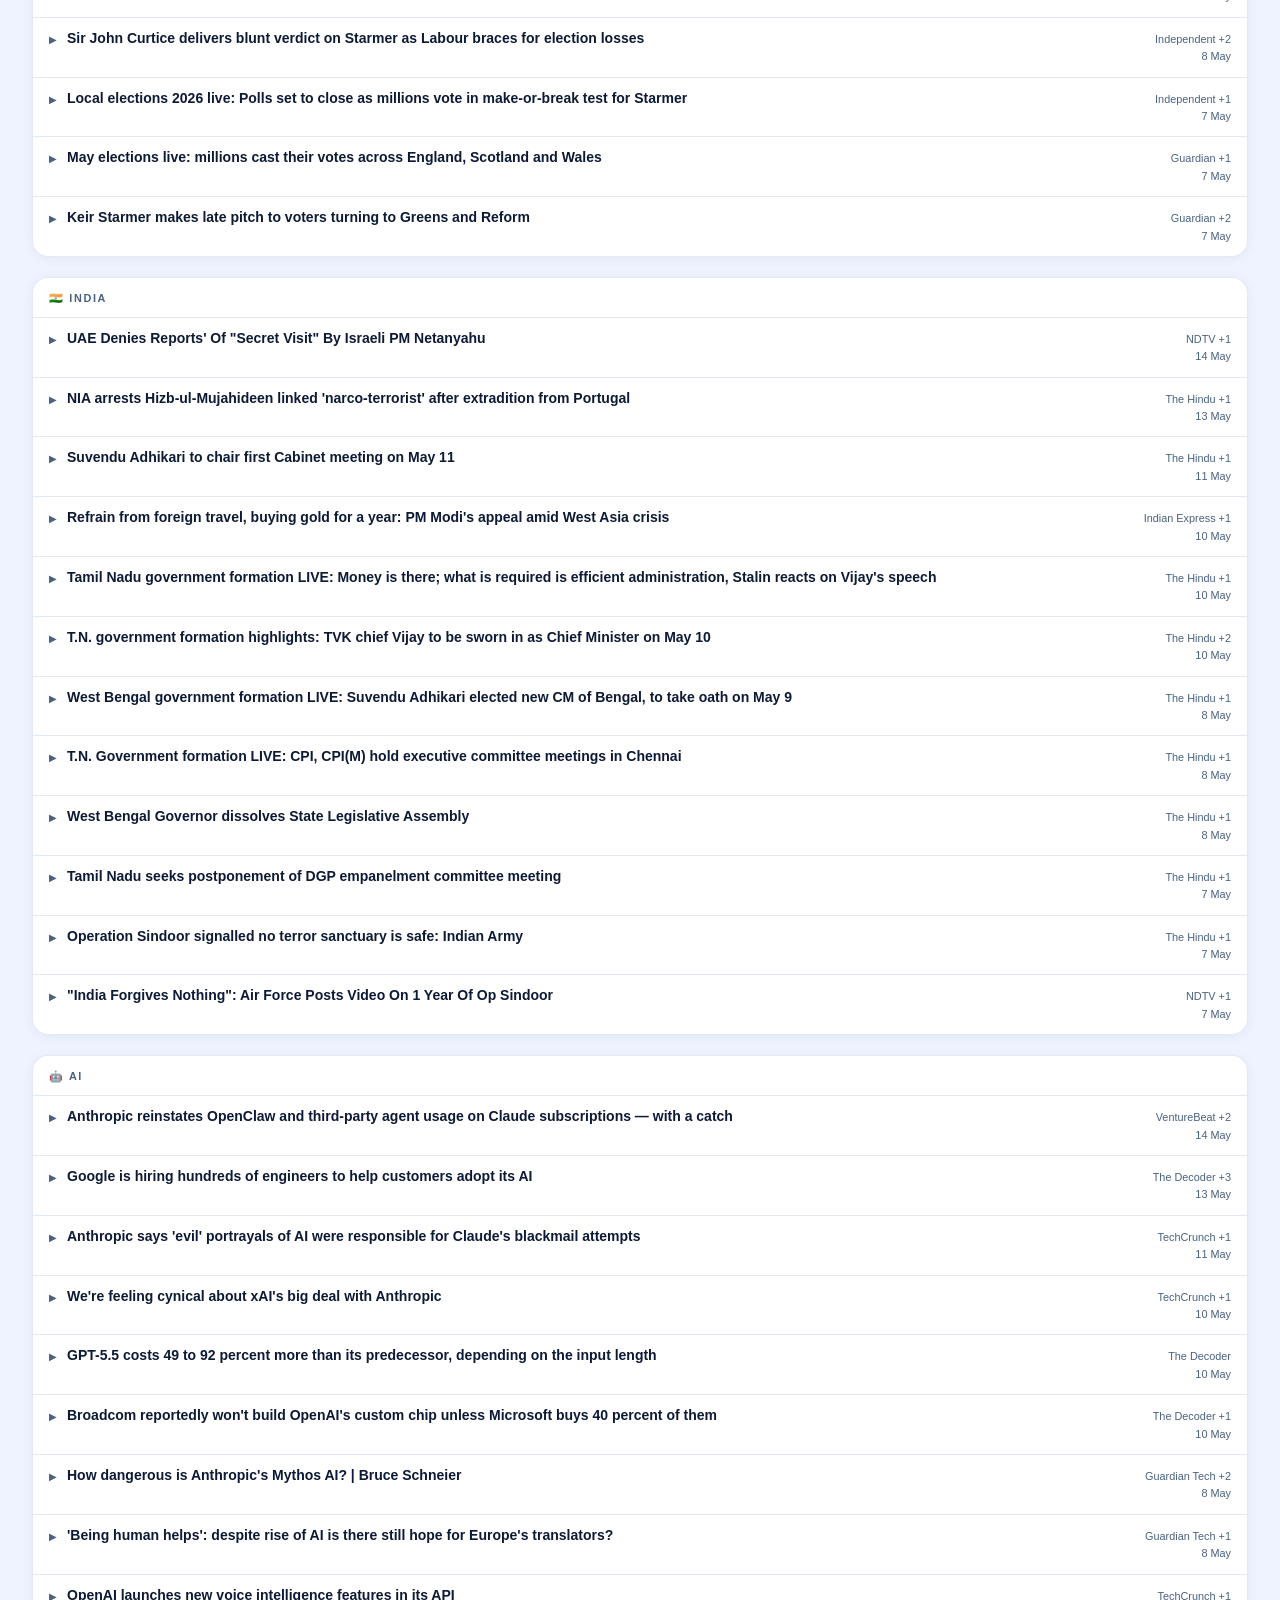
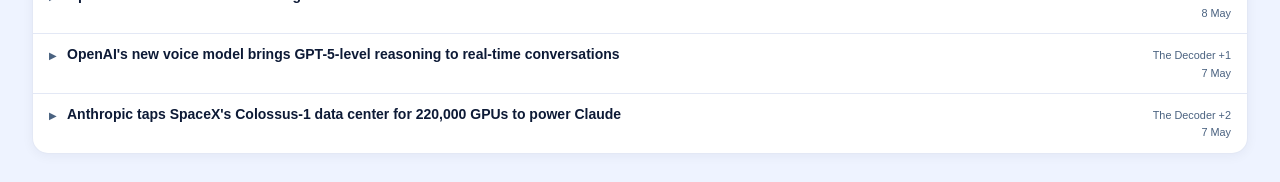
==== commit 8f661187: "dashboard: journalist update 2026-05-14T02:13Z" ====
--- a/journalist.html
+++ b/journalist.html
@@ -83,7 +83,7 @@
   </a>
   <nav class="pnav-links">
     <a href="trader.html" class="pnav-item trader">📈 Trader</a>
-    <a href="youtuber.html" class="pnav-item youtuber">🎥 YouTuber</a>
+    <a href="youtuber.html" class="pnav-item youtuber">🎬 YouTuber</a>
     <a href="journalist.html" class="pnav-item journalist active">📰 Journalist</a>
   </nav>
   <div class="pnav-right">
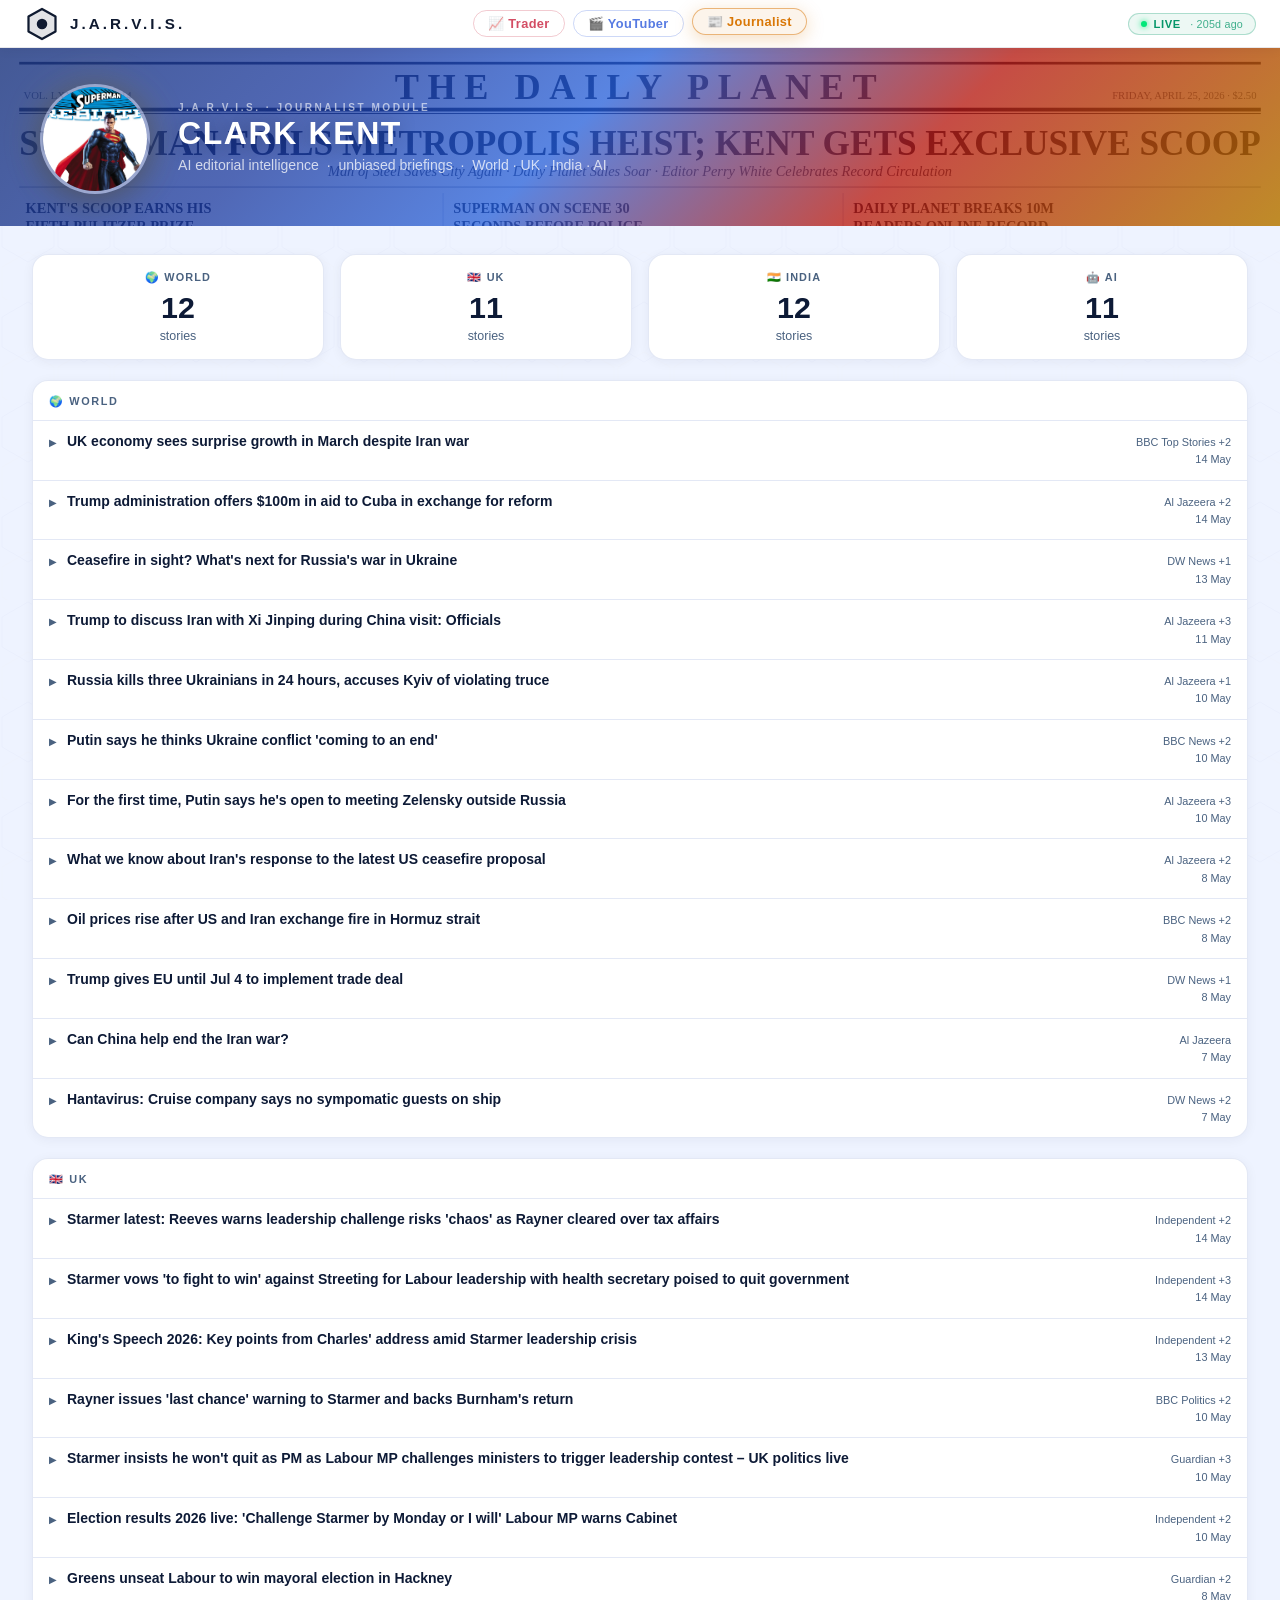
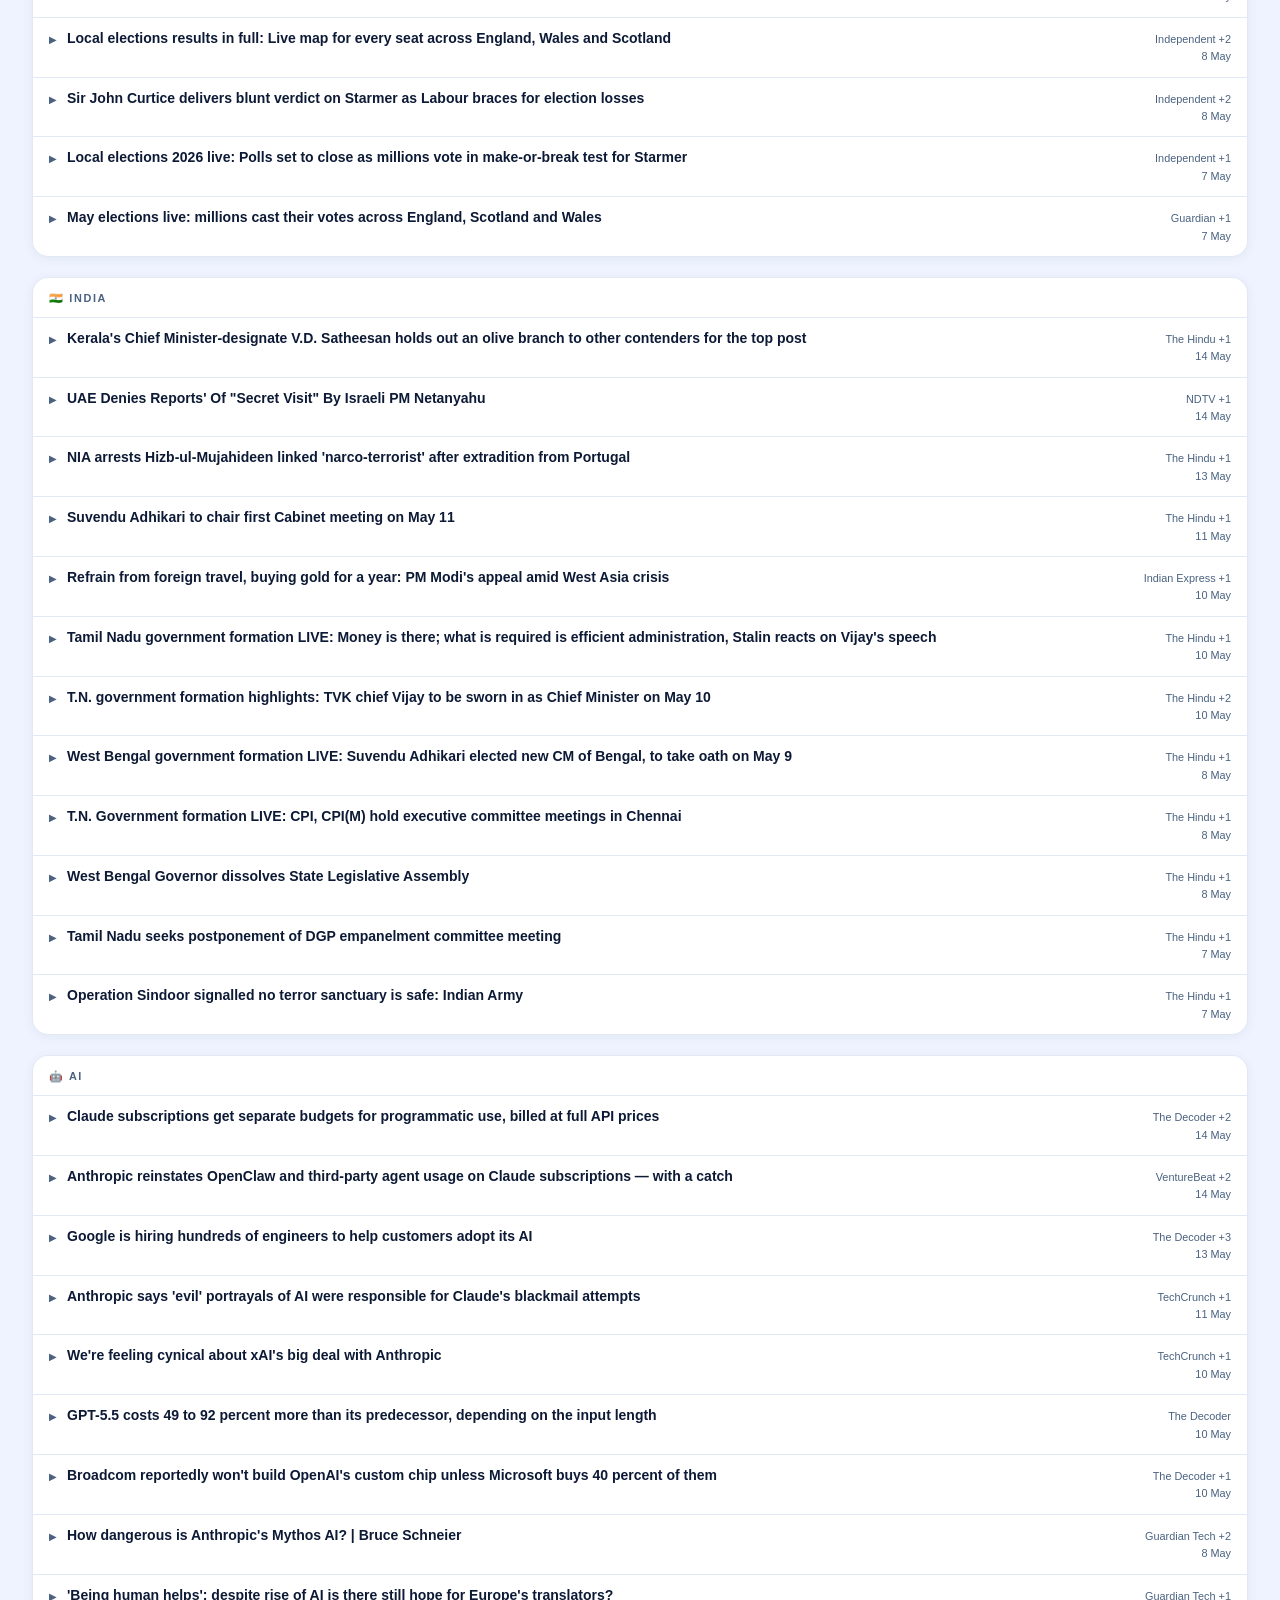
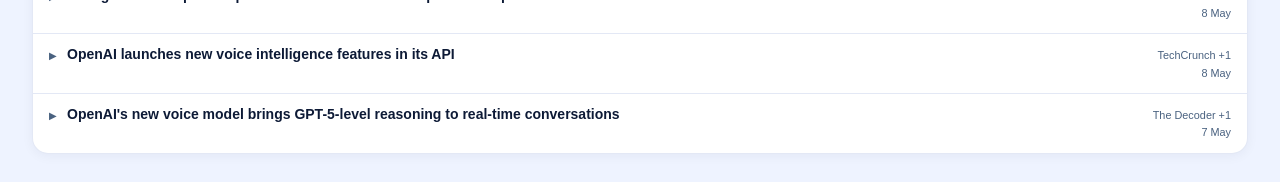
==== commit c412704e: "dashboard: journalist update 2026-05-14T14:08Z" ====
(no text change in the page or its own stylesheets)
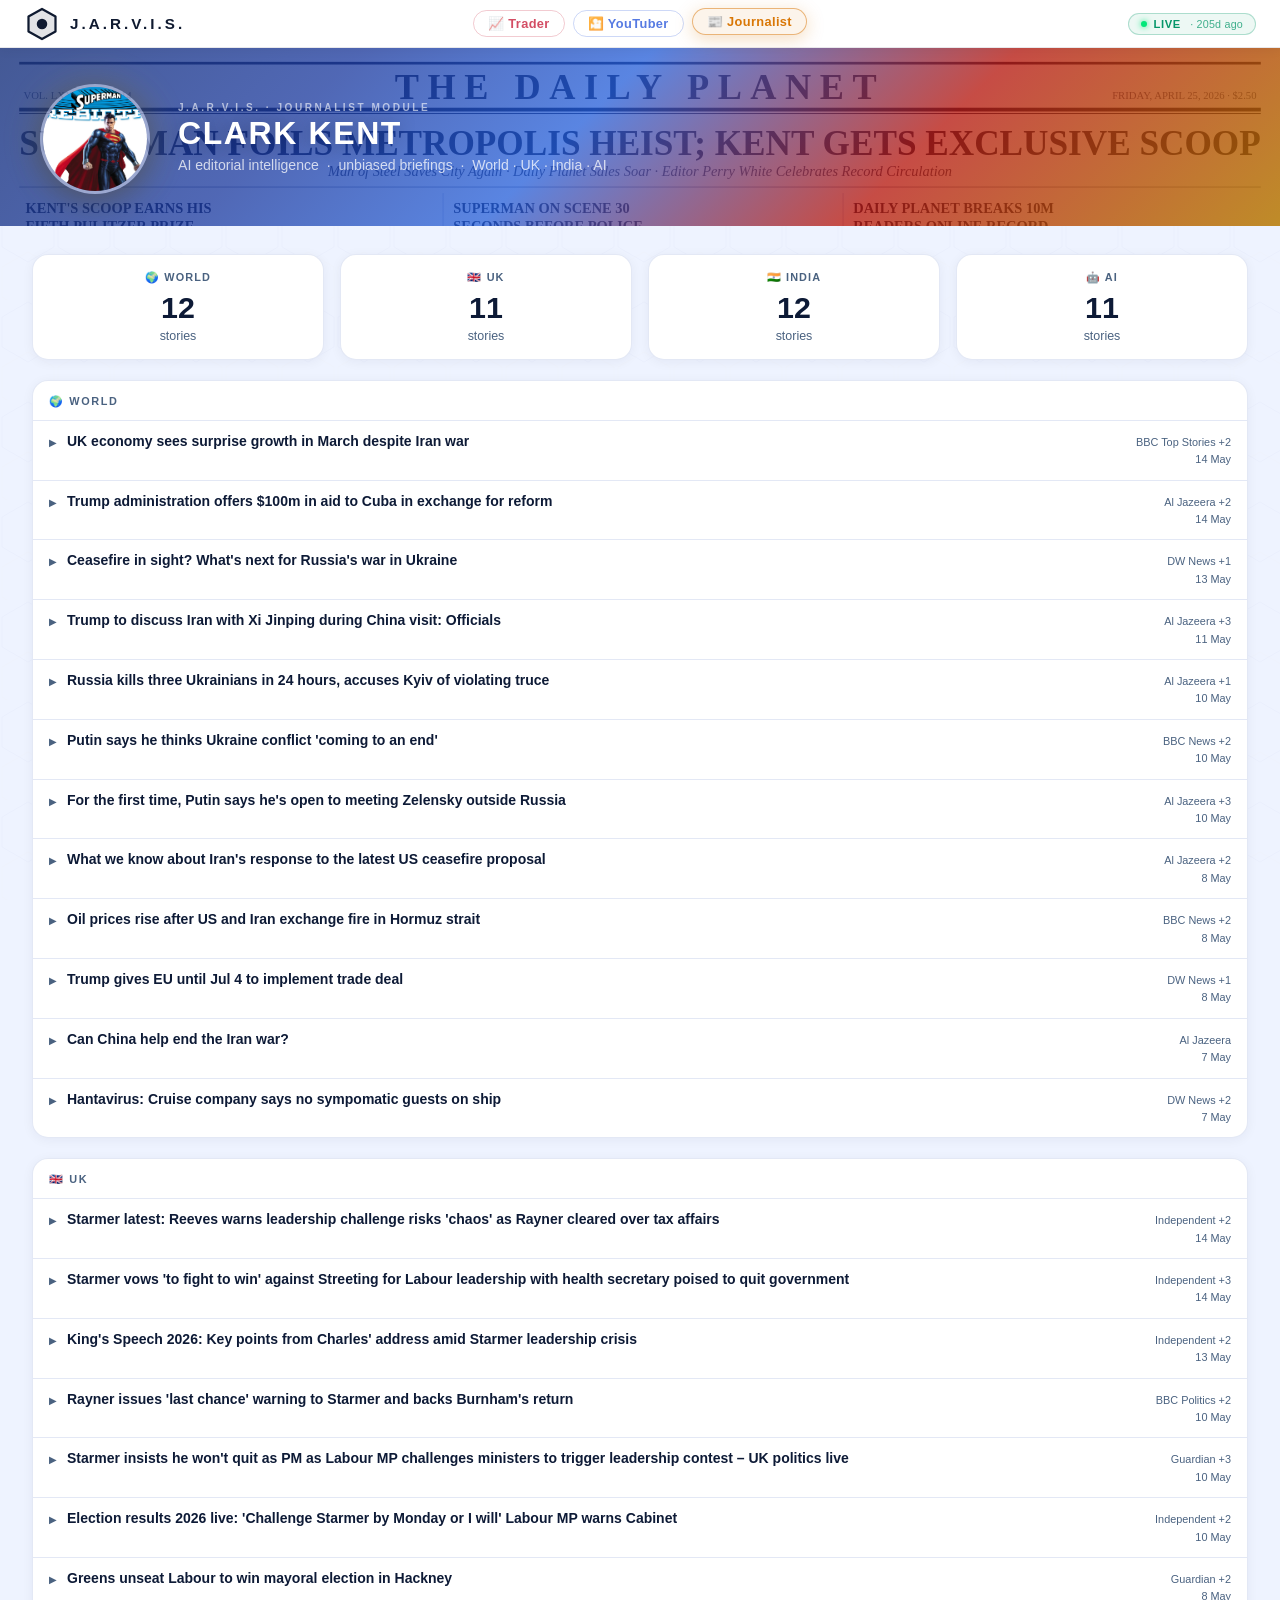
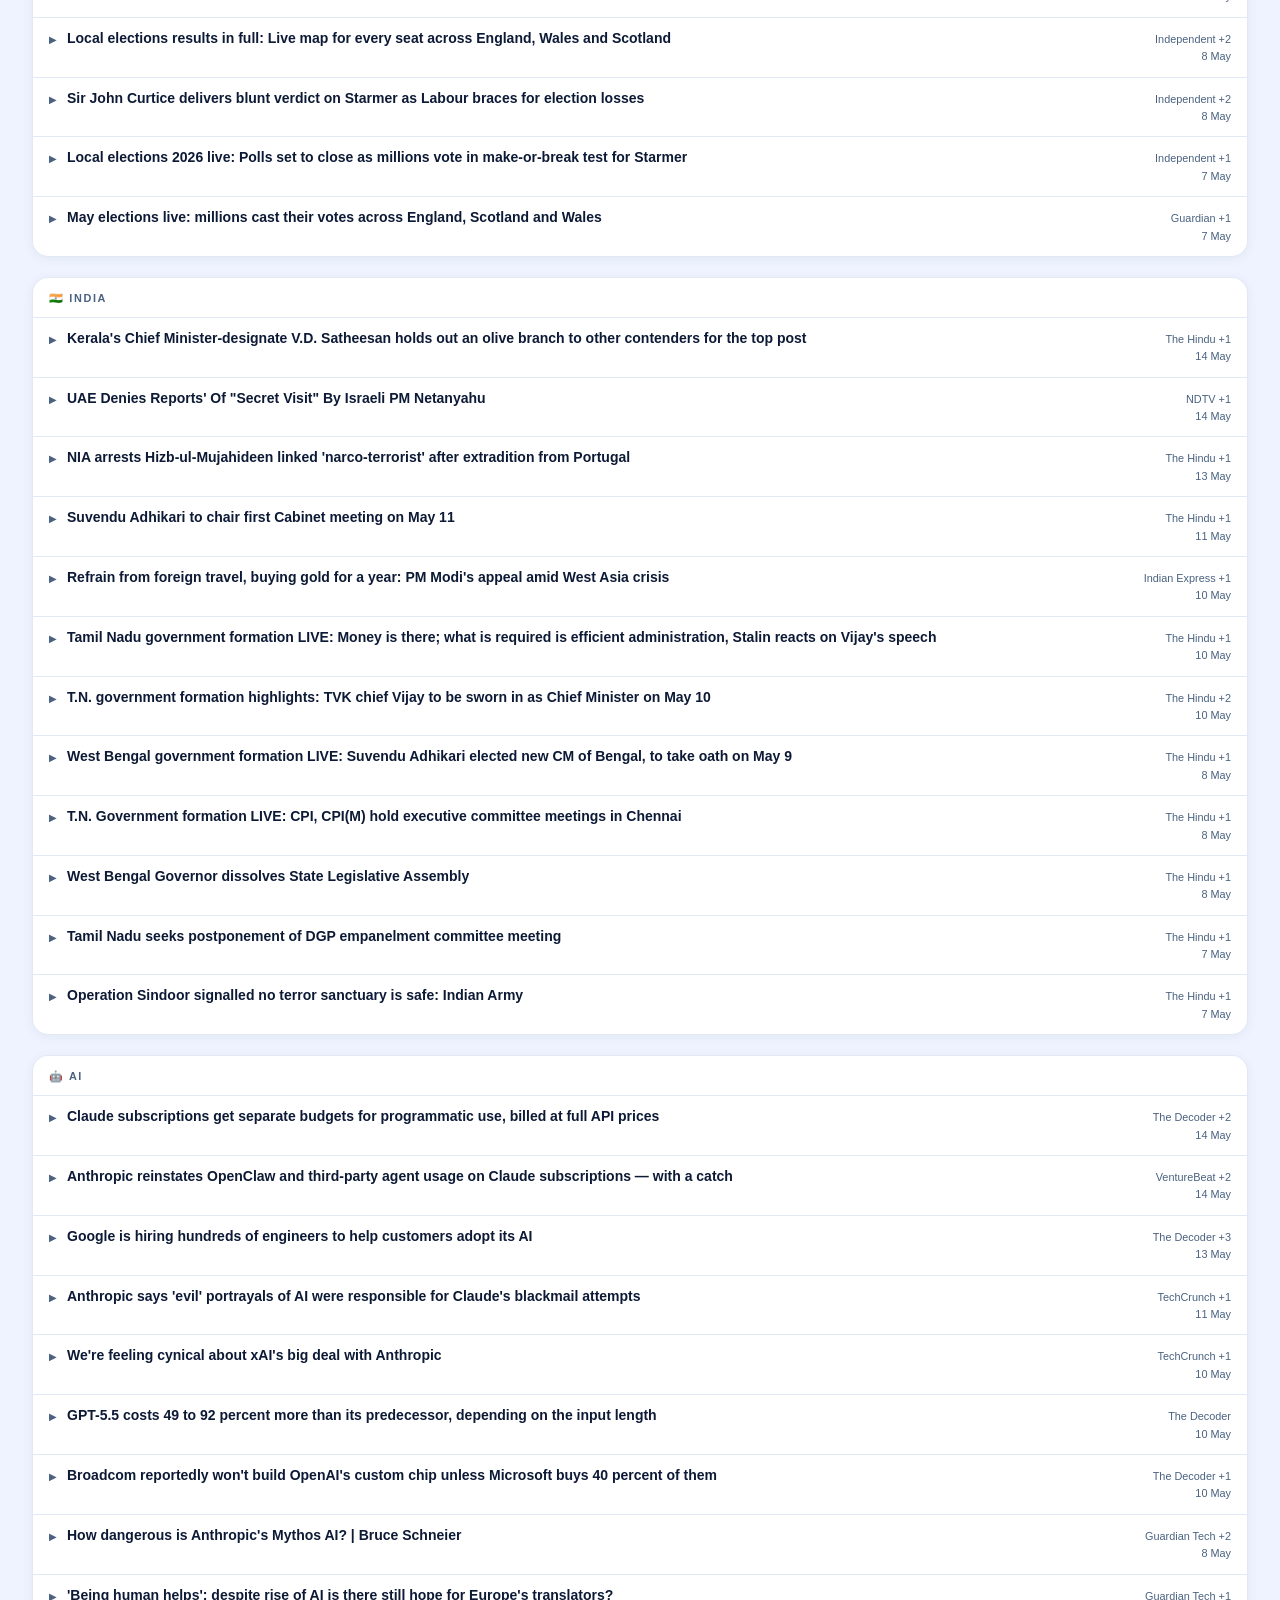
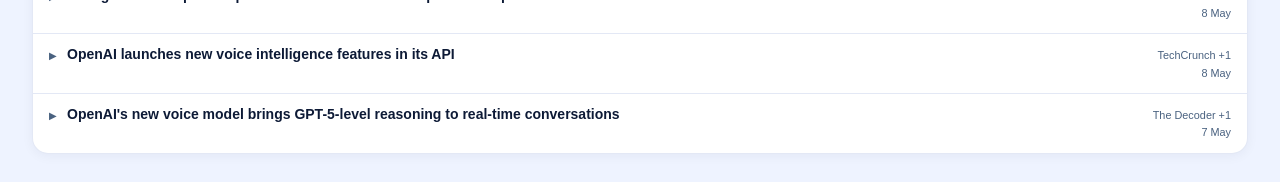
==== commit bd4f70dd: "dashboard: journalist 2026-05-14T14:08Z" ====
--- a/journalist.html
+++ b/journalist.html
@@ -83,7 +83,7 @@
   </a>
   <nav class="pnav-links">
     <a href="trader.html" class="pnav-item trader">📈 Trader</a>
-    <a href="youtuber.html" class="pnav-item youtuber">🎬 YouTuber</a>
+    <a href="youtuber.html" class="pnav-item youtuber">🎦 YouTuber</a>
     <a href="journalist.html" class="pnav-item journalist active">📰 Journalist</a>
   </nav>
   <div class="pnav-right">
@@ -238,4 +238,4 @@
 }());
 </script>
 </body>
-</html>
+</html>
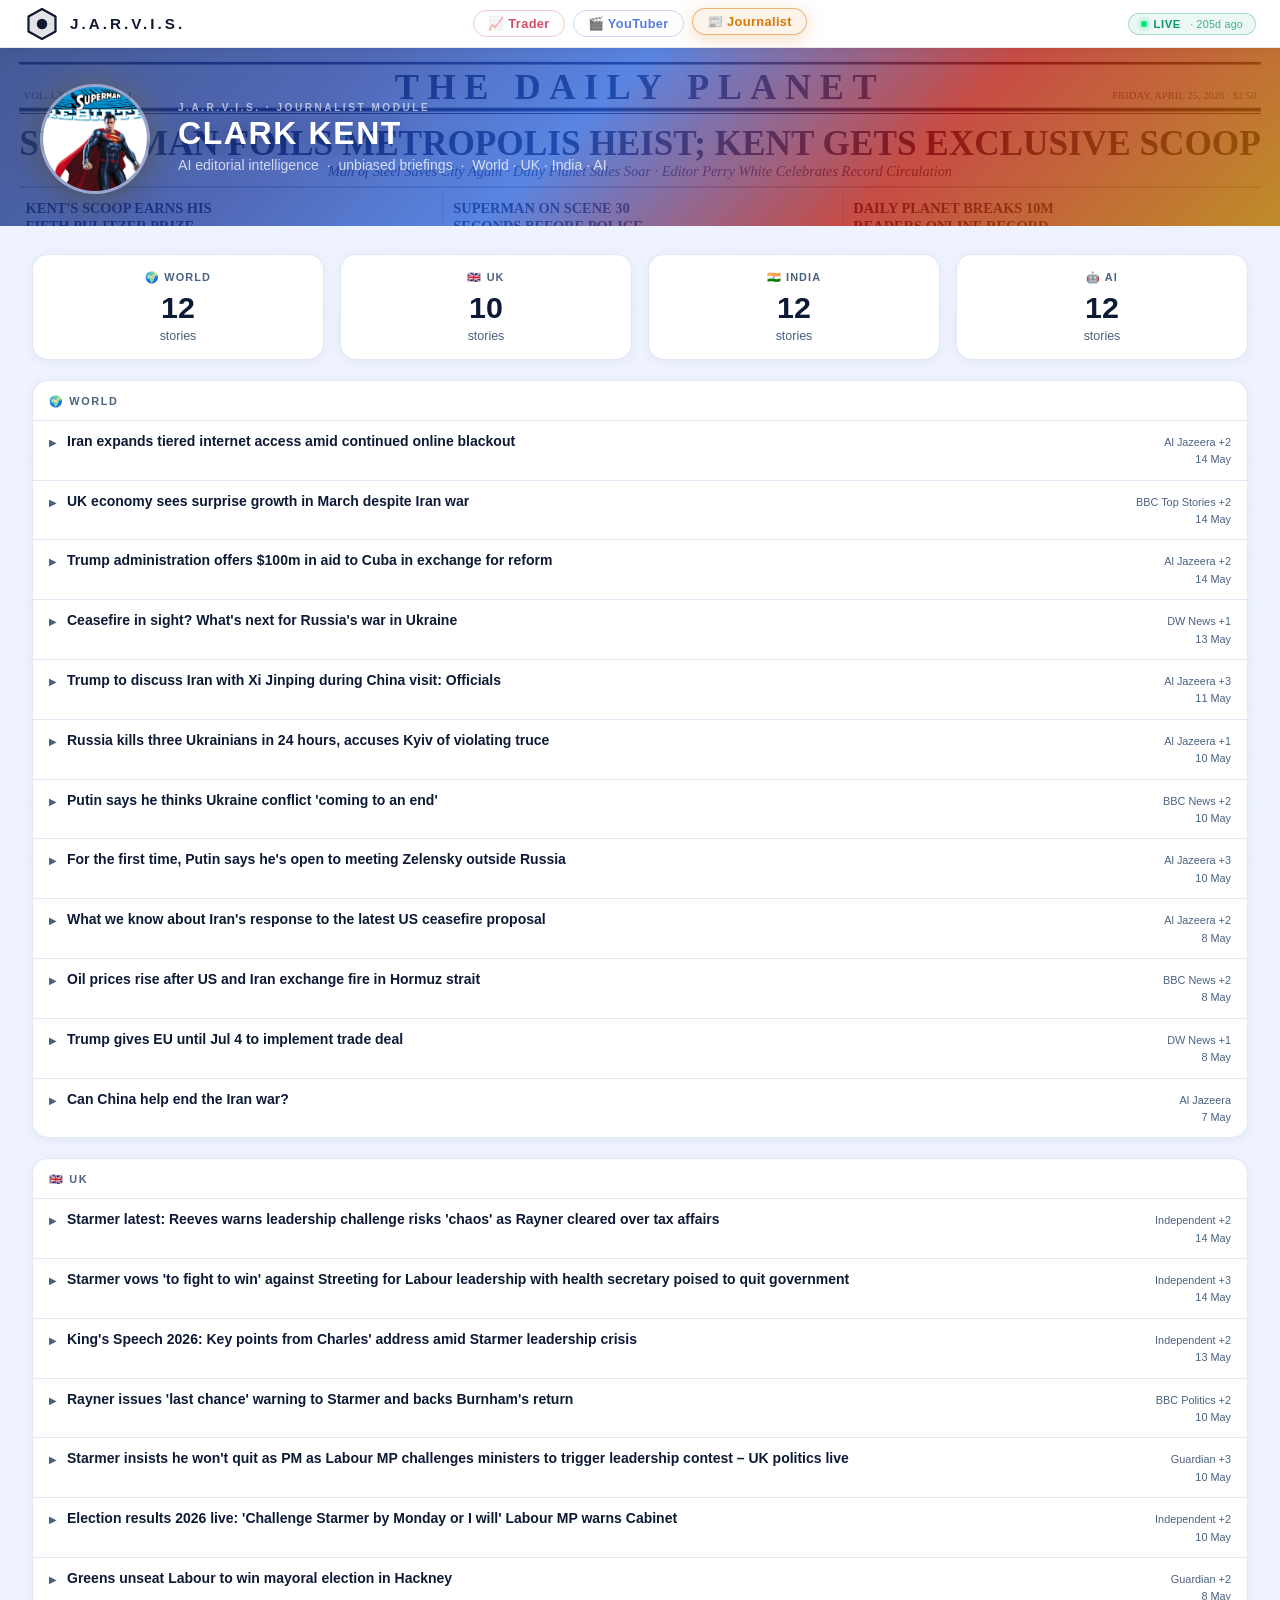
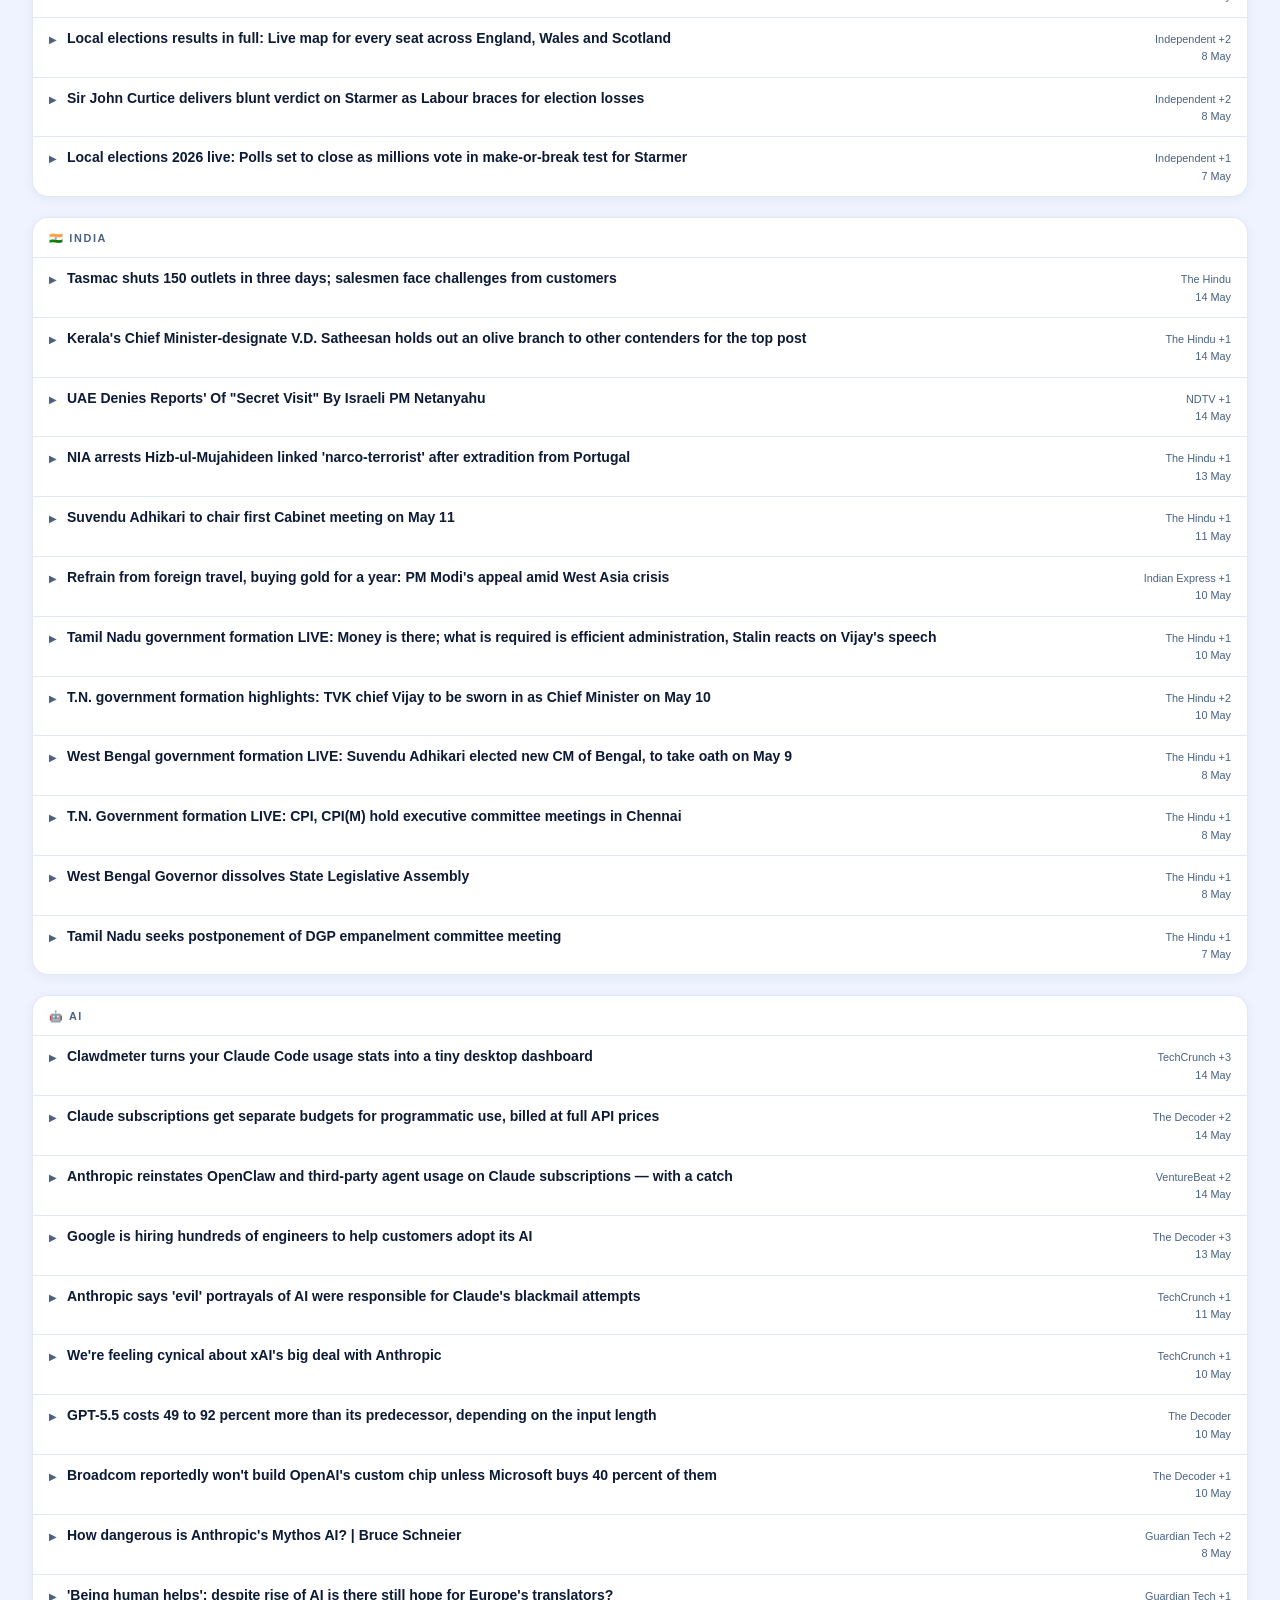
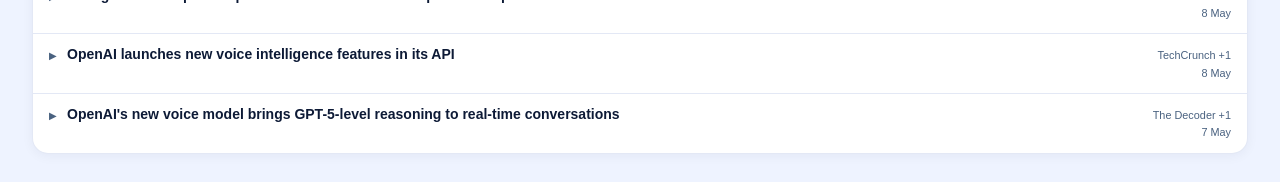
==== commit 57433d38: "dashboard: journalist update 2026-05-14T20:08Z" ====
--- a/journalist.html
+++ b/journalist.html
@@ -83,7 +83,7 @@
   </a>
   <nav class="pnav-links">
     <a href="trader.html" class="pnav-item trader">📈 Trader</a>
-    <a href="youtuber.html" class="pnav-item youtuber">🎦 YouTuber</a>
+    <a href="youtuber.html" class="pnav-item youtuber">🎬 YouTuber</a>
     <a href="journalist.html" class="pnav-item journalist active">📰 Journalist</a>
   </nav>
   <div class="pnav-right">
@@ -238,4 +238,4 @@
 }());
 </script>
 </body>
-</html>+</html>
